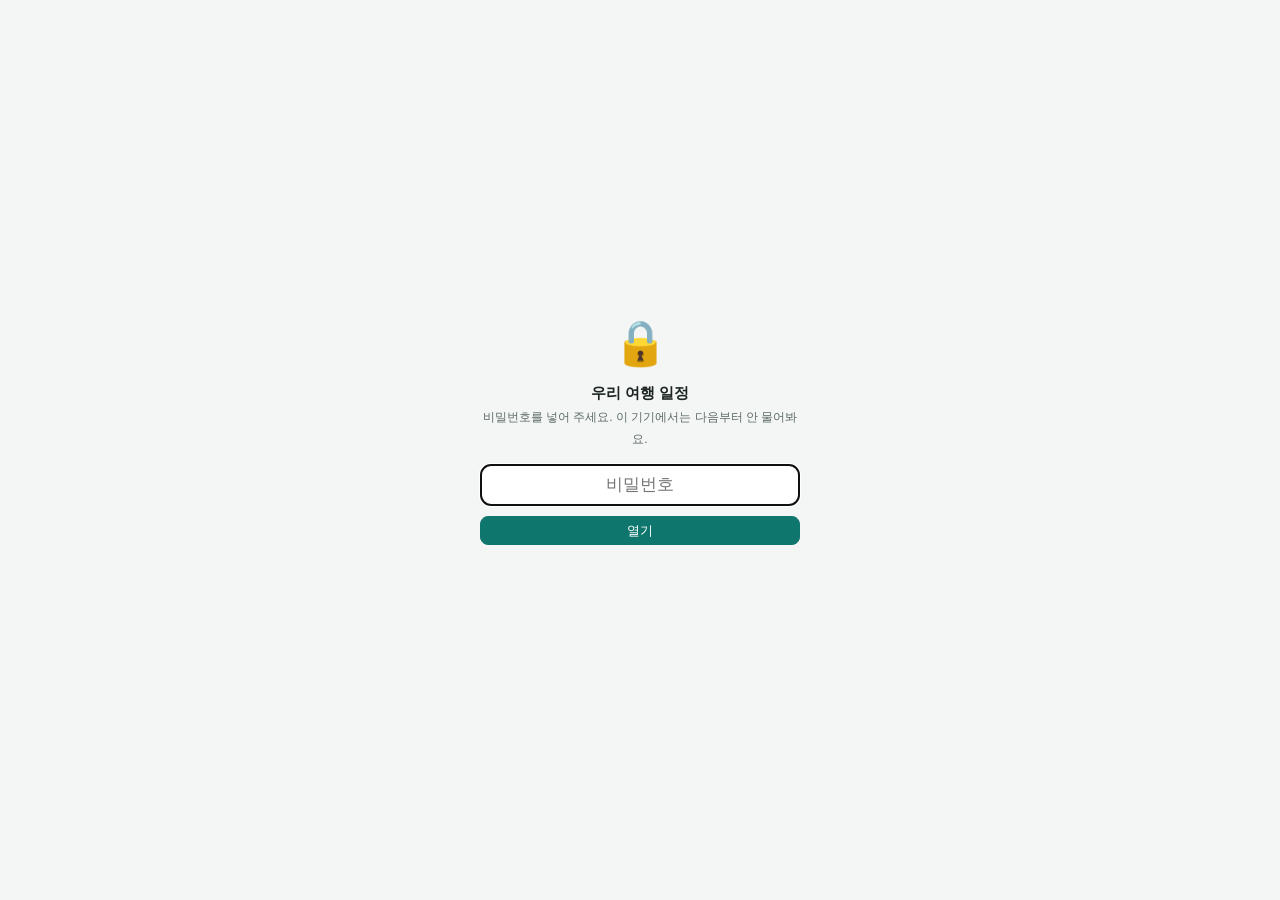
==== travel/index.html @ 25b7dcba "여행 전체 쇼핑리스트 탭 (어디서 사는지 + 나라·도시 쇼핑리스트 블로그 검색), 장소별 버튼 제거 Co-Authored-By: Claude Opus 5.5 <noreply@ant" ====
<!doctype html>
<html lang="ko">
<head>
<meta charset="utf-8">
<meta name="viewport" content="width=device-width, initial-scale=1, viewport-fit=cover">
<meta name="theme-color" content="#0f766e">
<title>여행 일정</title>
<style>
:root{
  --bg:#f4f6f5; --card:#fff; --ink:#1c2523; --sub:#5d6b67; --line:#dde4e1;
  --accent:#0f766e; --accent-soft:#ddf1ee; --memo:#fff8dc; --memo-line:#ecdca0; --danger:#b42318;
}
@media (prefers-color-scheme:dark){
  :root{--bg:#121816; --card:#1b2421; --ink:#e8efec; --sub:#9aaba5; --line:#2b3733;
    --accent:#4fd1c1; --accent-soft:#183a35; --memo:#2b2812; --memo-line:#4d4619; --danger:#f97066;}
}
*{box-sizing:border-box}
html{-webkit-text-size-adjust:100%}
body{margin:0;background:var(--bg);color:var(--ink);
  font:15px/1.5 -apple-system,BlinkMacSystemFont,"Apple SD Gothic Neo","Noto Sans KR","Segoe UI",sans-serif;
  padding-bottom:calc(76px + env(safe-area-inset-bottom))}
header{position:sticky;top:0;z-index:20;background:var(--accent);color:#fff;padding:env(safe-area-inset-top) 0 0}
.bar{margin:0;padding:10px 16px 0;display:flex;align-items:center;gap:8px}
.bar h1{font-size:17px;margin:0;flex:1}
.tabs{margin:0;display:flex;gap:6px;overflow-x:auto;overscroll-behavior-x:contain;padding:8px 16px 6px;scrollbar-width:thin;scrollbar-color:rgba(255,255,255,.55) transparent}
.tabs::-webkit-scrollbar{height:5px}
.tabs::-webkit-scrollbar-track{background:transparent}
.tabs::-webkit-scrollbar-thumb{background:rgba(255,255,255,.55);border-radius:999px}
.tabs::-webkit-scrollbar-thumb:hover{background:rgba(255,255,255,.85)}
.tab{flex:none;border:0;border-radius:999px;padding:6px 14px;background:rgba(255,255,255,.18);color:#fff;font:inherit;font-size:14px;cursor:pointer}
.tab.on{background:#fff;color:#0f766e;font-weight:700}
.hbtn{border:0;background:rgba(255,255,255,.18);color:#fff;border-radius:8px;padding:6px 10px;font:inherit;font-size:13px;cursor:pointer}
.hbtn.on{background:#fff;color:#0f766e;font-weight:700}
main{max-width:1100px;margin:0 auto;padding:16px}
h2{font-size:20px;margin:4px 0 12px}
.info{background:var(--card);border:1px solid var(--line);border-radius:12px;padding:4px 14px;margin-bottom:14px}
.info div{display:flex;gap:12px;padding:8px 0;border-bottom:1px solid var(--line);font-size:14px}
.info div:last-child{border:0}
.info b{flex:none;width:72px;color:var(--accent)}
.info span{flex:1}
.row{display:grid;grid-template-columns:minmax(0,1.5fr) minmax(0,1fr);gap:12px;margin-bottom:10px;align-items:start}
@media (max-width:760px){.row{grid-template-columns:1fr;gap:6px}}
.side{display:flex;flex-direction:column;gap:8px;min-width:0}
.card{background:var(--card);border:1px solid var(--line);border-radius:12px;padding:12px 14px}
.stop{border-left:5px solid var(--accent)}
.stop .t{font-size:13px;color:var(--accent);font-weight:700}
.stop .n{font-size:17px;font-weight:700;margin:2px 0}
.pl{text-decoration:none;margin-left:4px}
.chip{display:inline-block;background:var(--accent-soft);color:var(--accent);border-radius:999px;padding:1px 10px;font-size:12.5px;font-weight:600}
.leg{background:transparent;border:1px dashed var(--line);margin-left:14px}
.leg .lt{font-weight:700;font-size:14px;margin-bottom:8px;display:flex;gap:8px;align-items:baseline;flex-wrap:wrap}
.leg .lt small{color:var(--sub);font-weight:400}
.opt{display:block;width:100%;text-align:left;background:var(--card);border:1.5px solid var(--line);border-radius:10px;padding:9px 11px;margin-bottom:7px;font:inherit;color:inherit;cursor:pointer}
.opt.sel{border-color:var(--accent);background:var(--accent-soft)}
.opt .h{display:flex;gap:8px;align-items:center;flex-wrap:wrap}
.opt .nm{font-weight:700}
.opt .tm{margin-left:auto;font-weight:700;color:var(--accent);white-space:nowrap}
.opt .rt{font-size:13px;color:var(--sub);margin-top:3px}
.opt .nt{font-size:12.5px;margin-top:3px;color:var(--sub)}
.wxd{display:flex;flex-wrap:wrap;gap:6px;align-items:center;margin:-2px 0 10px}.wxc{font-size:12.5px;background:var(--card,#fff);border:1px solid var(--line);border-radius:999px;padding:2px 8px;white-space:nowrap}.wxc b{font-weight:600}.wxd .chipbtn{font-size:12px}
.wxs{display:inline-block;font-size:12px;color:var(--sub);margin-left:8px;white-space:nowrap}
.nowb{display:block;width:100%;text-align:left;border:0;border-radius:12px;padding:10px 12px;margin:0 0 10px;background:#dcfce7;color:#14532d;font:inherit;font-size:14.5px;line-height:1.45;cursor:pointer}
.nowb .sub{color:#166534;opacity:.85}.nowb.other{background:var(--accent-soft);color:var(--accent);font-weight:700}
.row.nowc .card{box-shadow:0 0 0 2.5px #22c55e;}.row.nowc .card::before{content:'지금';display:inline-block;background:#22c55e;color:#fff;font-size:11px;font-weight:700;border-radius:6px;padding:0 6px;margin-bottom:4px}
.row.past{opacity:.55}.tdot{color:#22c55e;font-size:10px;vertical-align:1px}
.ttot{background:var(--accent-soft);color:var(--text,inherit);border-radius:10px;padding:8px 12px;margin:-4px 0 10px;font-size:14.5px}.ttot b{color:var(--accent)}
.optw{position:relative}
.chs{margin-top:10px}.chh{font-size:12px;color:var(--sub);margin-bottom:5px}.chn{font-size:13px;color:var(--sub);margin-top:2px}
.whentag{display:inline-block;font-size:11px;font-weight:600;color:var(--sub);border:1px dashed var(--line);border-radius:6px;padding:0 6px;margin-left:6px;vertical-align:1px}
.opt.hasmap{padding-right:78px}
.optmap{position:absolute;right:10px;bottom:16px;font-size:12.5px;font-weight:700;color:var(--accent);background:var(--accent-soft);border-radius:999px;padding:2px 9px;text-decoration:none}
.radio{width:16px;height:16px;border-radius:50%;border:2px solid var(--line);flex:none}
.opt.sel .radio{border-color:var(--accent);background:radial-gradient(var(--accent) 45%,transparent 50%)}
.memo{background:var(--memo);border-color:var(--memo-line);padding:8px}
.memo label{font-size:12px;color:var(--sub);display:block;margin-bottom:2px}
.row>.memo{align-self:stretch}
textarea,input[type=text],input[type=number],select{width:100%;font:inherit;color:inherit;background:transparent;border:0;resize:vertical;outline:none}
.memo textarea{min-height:56px;height:calc(100% - 20px)}
.side .memo textarea{height:auto}
.edit input[type=text],.edit input[type=number],.edit textarea.f,.edit select{background:var(--bg);border:1px solid var(--line);border-radius:6px;padding:5px 7px;margin:2px 0}
.edit textarea.f{min-height:44px}
.g2{display:grid;grid-template-columns:1fr 1fr;gap:6px}
.tools{display:flex;gap:6px;flex-wrap:wrap;margin-top:8px}
.btn{border:1px solid var(--line);background:var(--card);color:var(--ink);border-radius:8px;padding:4px 10px;font:inherit;font-size:13px;cursor:pointer;text-decoration:none;display:inline-block}
.btn.del{color:var(--danger)}
.btn.pri{background:var(--accent);color:#fff;border-color:var(--accent)}
.check{background:var(--card);border:1px solid var(--line);border-radius:12px;padding:6px 14px;margin-top:20px}
.check h3{margin:8px 0;font-size:16px}
.ck{display:flex;gap:10px;align-items:flex-start;padding:8px 0;border-top:1px solid var(--line)}
.ck input[type=checkbox]{width:20px;height:20px;margin-top:2px;accent-color:var(--accent);flex:none}
.ck.done span{text-decoration:line-through;color:var(--sub)}
.ck span{flex:1}
.src{font-size:12px;color:var(--sub);margin-top:16px}
footer{position:fixed;left:0;right:0;bottom:0;background:var(--card);border-top:1px solid var(--line);padding:10px 16px calc(10px + env(safe-area-inset-bottom));z-index:15}
footer div{max-width:1100px;margin:0 auto;display:flex;justify-content:space-between;gap:10px;align-items:baseline}
footer small{color:var(--sub)}
footer b{font-size:17px;color:var(--accent)}
dialog{border:1px solid var(--line);border-radius:12px;background:var(--card);color:var(--ink);max-width:440px;width:calc(100% - 32px)}
dialog textarea{border:1px solid var(--line);border-radius:8px;min-height:100px;padding:8px}
dialog input[type=text]{border:1px solid var(--line);border-radius:8px;padding:8px}
/* maps */
.mapwrap{min-width:0}
.mapbox{height:250px;border-radius:12px;overflow:hidden;border:1px solid var(--line);background:var(--bg)}
.mapbox iframe{width:100%;height:100%;border:0}
.mapbox.empty{display:flex;align-items:center;justify-content:center;text-align:center;padding:14px;color:var(--sub);font-size:13px;height:auto;min-height:90px}
.mapcap{font-size:12.5px;color:var(--sub);margin:4px 2px 0}
.mapcap a{color:var(--accent);font-weight:600;text-decoration:none}
.chipbtn{border:1.5px solid var(--line);background:var(--card);color:var(--ink);border-radius:999px;padding:5px 12px;font:inherit;font-size:13.5px;cursor:pointer}
.chipbtn.on{background:var(--accent-soft);border-color:var(--accent);color:var(--accent);font-weight:700}
.chips{display:flex;gap:6px;flex-wrap:wrap;align-items:center;margin:0 0 12px}
.chips small{color:var(--sub)}
.pbox{margin:12px 0}
.pbox>*+*{margin-top:8px}
.pbox input[type=text]{border:1px solid var(--line);border-radius:8px;padding:8px}
.pcard{margin-bottom:8px}
.ph{display:flex;gap:10px;align-items:center}
.pin{width:34px;height:34px;border-radius:50%;display:flex;align-items:center;justify-content:center;flex:none;font-size:18px}
.sub{color:var(--sub);font-size:13px}
.pcard textarea{border:1px solid var(--memo-line);background:var(--memo);border-radius:8px;padding:6px 8px;margin-top:8px;min-height:44px}
.toast{position:fixed;left:50%;bottom:calc(90px + env(safe-area-inset-bottom));transform:translateX(-50%);background:#1c2523;color:#fff;padding:9px 16px;border-radius:999px;font-size:14px;z-index:50;max-width:90%}
gmp-place-autocomplete{width:100%}
.pkbar{height:10px;border-radius:99px;background:var(--line);overflow:hidden}
.pkbar div{height:100%;background:var(--accent);transition:width .25s}
.ck.done input[type=text]{text-decoration:line-through;color:var(--sub)}
.ck input[type=text]{padding:2px 0}
.cardtools{display:flex;gap:6px;flex-wrap:wrap;margin-top:8px}
.lt .btn{margin-left:auto}
.kind{display:inline-block;font-size:11.5px;font-weight:700;border:1px solid;border-radius:999px;padding:0 8px;margin-left:8px;vertical-align:1px}
.chips .btn{margin-left:auto}
/* 전체 요약 */
.sumwrap{overflow:auto;border:1px solid var(--line);border-radius:12px;background:var(--card);max-height:calc(100vh - 190px)}
table.sum{border-collapse:separate;border-spacing:0;font-size:12.5px;min-width:max-content}
table.sum th,table.sum td{border-right:1px solid var(--line);border-bottom:1px solid var(--line);padding:4px 6px;vertical-align:top;min-width:150px;max-width:190px}
table.sum thead th{position:sticky;top:0;z-index:3;background:var(--accent);color:#fff;text-align:center;cursor:pointer}
table.sum thead th.gor{background:#d97706}
table.sum thead tr:nth-child(2) th,table.sum thead tr:nth-child(2) td{position:sticky;top:44px;z-index:3;background:var(--memo);font-size:11.5px;font-weight:400}
table.sum th.hr{position:sticky;left:0;z-index:4;min-width:62px;max-width:62px;background:var(--bg);color:var(--sub);font-size:12px;text-align:center}
table.sum thead th.hr{z-index:5;background:var(--accent)}
table.sum tbody tr{height:46px}
table.sum td.blk{background:var(--accent-soft);cursor:pointer}
table.sum td.blk.fl{background:#dbeafe;color:#1e3a5f}
table.sum td.blk.fd{background:#fde7d6;color:#5b3412}
@media (prefers-color-scheme:dark){table.sum td.blk.fl{background:#1c3350;color:#cfe3ff}table.sum td.blk.fd{background:#4a3320;color:#ffe3cc}}
table.sum td.blk .tm{color:var(--sub);font-size:11px}
table.sum td.blk .lg{color:var(--accent);font-size:11.5px;margin-top:2px}
table.sum td.blk .ex{font-size:11.5px;margin-top:3px;border-top:1px dashed var(--line);padding-top:2px}
table.sum td.stay{cursor:pointer}
table.rt{border-collapse:collapse;width:100%;font-size:13px}
table.rt th{background:var(--accent-soft);color:var(--accent);text-align:left;padding:6px 8px;position:sticky;top:0}
table.rt td{padding:6px 8px;border-top:1px solid var(--line);vertical-align:top}
table.rt small{color:var(--sub)}
table.rt .ar{color:var(--accent);font-weight:700}
table.rt a{color:var(--accent);font-weight:600;text-decoration:none;white-space:nowrap}
#lock{position:fixed;inset:0;z-index:999;background:var(--bg,#f6f7f9);display:flex;align-items:center;justify-content:center;padding:20px}
#lock[hidden]{display:none}
.lockbox{width:100%;max-width:320px;text-align:center}
.lockbox input{width:100%;box-sizing:border-box;font-size:17px;padding:10px 12px;border:1px solid var(--line);border-radius:10px;text-align:center}
body.locked header,body.locked main{visibility:hidden}
</style>
</head>
<body>
<header>
  <div class="bar">
    <h1>✈️ 신혼여행 일정</h1>
    <button class="hbtn" id="syncBtn" title="설정 · 동기화">☁️</button>
    <button class="hbtn" id="editBtn">편집</button>
    <button class="hbtn" id="menuBtn">⋯</button>
  </div>
  <nav class="tabs" id="tabs"></nav>
</header>
<main id="app"></main>
<div id="lock" hidden><div class="lockbox">
  <div style="font-size:44px">🔒</div>
  <p style="margin:6px 0 14px"><b>우리 여행 일정</b><br><span class="src">비밀번호를 넣어 주세요. 이 기기에서는 다음부터 안 물어봐요.</span></p>
  <input type="password" id="lockpw" placeholder="비밀번호" autocomplete="current-password">
  <button class="btn pri" type="button" id="lockBtn" style="margin-top:10px;width:100%">열기</button>
  <p class="src" id="lockMsg" style="min-height:1.4em"></p>
</div></div>
<footer><div><small id="fl">교통비 합계 (2인)</small><b id="total"></b></div></footer>

<dialog id="dlg">
  <form method="dialog">
    <p style="margin-top:0"><b>☁️ GitHub 동기화</b></p>
    <input type="text" id="tok" placeholder="GitHub 토큰 (없으면 읽기 전용)" autocomplete="off">
    <p class="src" style="margin-top:6px">저장소 devsoominchae.github.io, Contents: Read and write 권한의 fine-grained 토큰. 이 기기 브라우저에만 저장돼요.</p>
    <div class="tools"><button class="btn pri" type="button" id="tokBtn">저장 · 지금 동기화</button></div>
    <hr style="border:0;border-top:1px solid var(--line);margin:14px 0">
    <p><b>🔒 비밀번호 잠금</b></p>
    <p class="src" style="margin-top:0">일정은 비밀번호로 암호화돼서 저장돼요. 바꾸면 다른 기기에서도 새 비밀번호를 다시 넣어야 해요 (토큰 필요).</p>
    <div class="tools"><button class="btn" type="button" id="pwBtn">비밀번호 바꾸기</button><button class="btn del" type="button" id="lockNowBtn">이 기기 잠그기</button></div>
    <hr style="border:0;border-top:1px solid var(--line);margin:14px 0">
    <p><b>백업 / 복구 / 초기화</b></p>
    <textarea id="json" spellcheck="false"></textarea>
    <div class="tools">
      <button class="btn" type="button" id="copyBtn">복사</button>
      <button class="btn pri" type="button" id="loadBtn">불러오기</button>
      <button class="btn del" type="button" id="resetBtn">다시 받기</button>
      <button class="btn" value="close">닫기</button>
    </div>
  </form>
</dialog>

<script>
const KEY='travel-plan-v1';
/* 일정 데이터는 페이지에 넣지 않아요 (공개 페이지라서). 비밀번호로 잠긴 travel.json 을 받아서 풀어요 */
const DEFAULT={days:[{id:'d0',tab:'🔒',title:'🔒 잠겨 있어요',info:[],items:[],check:[],src:''}],places:[]};
const DEFAULT_PACK=[
 ['필수 서류','여권 (유효기간 6개월 이상)'],['필수 서류','호주 ETA 승인 확인 (두 사람)'],['필수 서류','뉴질랜드 NZeTA / NZTD 입국신고'],['필수 서류','항공권 · 숙소 예약 확인서'],['필수 서류','여행자보험 증권'],['필수 서류','국제운전면허증 + 한국 면허증 (렌터카 시)'],
 ['결제 · 돈','해외결제 카드 (각자 1장)'],['결제 · 돈','현금 (AUD · NZD 소액)'],
 ['전자기기','eSIM · 로밍 설정'],['전자기기','휴대폰 충전기'],['전자기기','보조배터리 (기내 휴대)'],['전자기기','멀티 어댑터 (호주·뉴질랜드 Type I)'],['전자기기','이어폰'],
 ['의류 · 생활','우산 · 우비'],['의류 · 생활','선글라스 · 선크림'],['의류 · 생활','편한 신발'],['의류 · 생활','겉옷 (일교차)'],['의류 · 생활','세면도구'],['의류 · 생활','상비약'],
 ['기타','입국카드 작성용 볼펜'],['기타','지퍼백 · 비닐봉지']
].map(([cat,text])=>({cat,text,done:false}));
/* 기존 데이터에 지도 검색어(loc)·이동수단(mode)을 채워 주는 마이그레이션 */
const LOCS={};
function guessMode(n){
  if(/SkyBus|기차|트램|버스|901/.test(n))return'transit';
  if(/우버|택시|셔틀|Transfer|직행/.test(n))return'driving';
  if(/도보/.test(n))return'walking';
  return'transit';
}
/* 장소 종류 */
const KINDS=[['sight','📸 명소','#7c3aed'],['nature','🏞 자연·산책','#15803d'],['activity','🎟 체험·전망','#0369a1'],['restaurant','🍽 식당','#c2410c'],['cafe','☕ 카페','#92400e'],['market','🛍 시장·쇼핑','#be185d'],['hotel','🏨 숙소','#475569'],['airport','✈️ 공항·비행','#1d4ed8'],['station','🚉 역·정류장','#0f766e'],['tour','🚌 투어','#a16207'],['car','🚗 렌터카','#4d7c0f'],['etc','📌 기타','#64748b']];
const KMAP=Object.fromEntries(KINDS.map(([k,l,c])=>[k,{l,c}]));
function guessKind(it){
  const n=it.name||'', s=n+' '+(it.loc||'');
  if(/렌터카/.test(n))return'car';
  if(/[A-Z]{3}\s*→\s*[A-Z]{3}|입국|출국|공항 체크인|국내선 체크인|T1 체크인|체크인 · 출국/.test(n))return'airport';
  if(/투어|픽업|코치|미팅 장소|해산/.test(n))return'tour';
  if(/카페|Caf[eé]|Bagel|Pantry/i.test(n))return'cafe';
  if(/Market(s)?\b|시장|Arcade/.test(n)&&!/저녁 고르면/.test(n))return'market';
  if(/Gondola|Onsen|Skydeck|Tower Eye|Scenic World|Zoo|크루즈|건너기/i.test(n))return'activity';
  if(/저녁|점심|브런치|야식|아침|Dinner|Lunch|Restaurant|Noodles|Burger|Dining|Grill|Kitchen|Eatery|Bar\b/i.test(n))return'restaurant';
  if(/역 도착|역\b|Station(?! Pier)|하차|정류장/.test(n))return'station';
  if(/호텔|체크인|체크아웃|짐 맡기기|짐 찾기|기상/.test(n)||/Hotel|Hotels|Resort|Suites|Lodge|Inn\b|Motel/i.test(s)&&!/Track|Point|Lookout/.test(n))return'hotel';
  if(/Museum|Library|Chair|Cathedral|Church|Opera|Quay|Harbour|Wharf|Street|University|Shrine|Tunnel|Lighthouse|Bridge|Town|자유 시간/i.test(n))return'sight';
  if(/Track|Walk|Lake|Lookout|Beach|Falls|Park|Gardens?|Valley|Creek|Pass\b|Tree|Point|Head|Gorge|Steps|Apostles|London Bridge|Rock|Grotto|Arch|Archway|코알라|Reserve|전망대|호숫가/i.test(n))return'nature';
  return'etc';
}
/* 장소 선택지(choices): 식당처럼 여러 후보 중 고르는 장소. 고른 후보가 이름·지도·앞뒤 경로를 결정.
   when:{c:선택지 장소 cid, k:[후보 key...]} 인 일정은 그 후보를 골랐을 때만 보임. 후보에 away:true 면 그 자리는 경로에서 건너뜀 */
const selOpt=l=>l&&l.type==='leg'?(l.options[l.sel]||l.options[0]):null;
const chosen=it=>it&&it.choices&&it.choices.length?(it.choices[it.csel||0]||it.choices[0]):null;
function choiceKey(d,cid){return (chosen(d.items.find(x=>x.cid===cid))||{}).key}
const hidden=(d,it)=>!!(it.when&&!(it.when.k||[]).includes(choiceKey(d,it.when.c)));
const away=it=>!!(chosen(it)||{}).away;
const sName=it=>{const c=chosen(it);return c?`${it.name} · ${c.name}`:it.name};
const routable=(d,it)=>it.type==='stop'&&!hidden(d,it)&&!away(it);
function sLoc(d,k){const it=d.items[k],c=chosen(it);
  if(c&&c.loc)return{q:c.loc};
  return it.ll||it.loc?{q:it.loc,ll:it.ll}:null}
const qStr=x=>x?(x.ll?x.ll.lat+','+x.ll.lng:x.q):'';
const mapsQ=q=>`https://www.google.com/maps/search/?api=1&query=${enc(q)}`;
/* 네이버 블로그 검색: 영어(장소명) + 한글(kq) 두 가지 */
const naverQ=q=>`https://m.search.naver.com/search.naver?ssc=tab.m_blog.all&sm=mtb_jum&query=${enc(q)}`;
const blogQs=it=>{const ch=chosen(it);const en=((ch&&ch.name)||it.eq||(it.loc||'').split(',')[0]||it.name||'').replace(/\s*\(.*?\)\s*/g,' ').trim();
  const ko=((ch&&ch.kq)||it.kq||'').trim();return {en,ko}};
/* 식당을 아직 안 정한 식사 칸(점심·저녁 (지역) / 자유식사): 지역 이름 + '맛집'으로 검색 */
const MEAL_RE=/^(아침|점심|저녁|브런치|야식)(\s*\(.*\))?$|자유\s*(식사|시간)/;
const isMealSlot=it=>it.kind==='restaurant'&&!chosen(it)&&MEAL_RE.test((it.name||'').trim());
const matjip=t=>{t=(t||'').replace(/\b(restaurants?|food|eats?)\b/gi,'').replace(/맛집/g,'').replace(/\s+/g,' ').trim();return t?t+' 맛집':''};
const blogBtns=it=>{let {en,ko}=blogQs(it);
  if(isMealSlot(it)){const area=(/\((.+?)\)/.exec(it.name)||[])[1];
    en=matjip(it.eq||(it.loc||'').split(',')[0]||area);ko=matjip(it.kq||'')}
  if(!en&&!ko)return'';
  /* 네이버 OR 검색: 영어 이름 | 한글 이름 */
  const q=en&&ko&&ko!==en?`${en} | ${ko}`:(ko||en);
  return `<a class="btn" target="_blank" rel="noopener" href="${esc(naverQ(q))}">📝 네이버 블로그</a>`};
const mapsURL=(it,d,k)=>mapsQ(d?qStr(sLoc(d,k)):(it.ll?it.ll.lat+','+it.ll.lng:it.loc));
function kindChip(it){const k=KMAP[it.kind||'etc']||KMAP.etc;return `<span class="kind" style="color:${k.c};border-color:${k.c}55;background:${k.c}14">${k.l}</span>`}
function dayRouteURL(d){
  const pts=[];d.items.forEach((it,k)=>{if(!routable(d,it))return;const q=qStr(sLoc(d,k));if(q&&pts[pts.length-1]!==q)pts.push(q)});
  if(pts.length<2)return'';
  let mid=pts.slice(1,-1);if(mid.length>9){const step=mid.length/9;mid=Array.from({length:9},(_,i)=>mid[Math.floor(i*step)])}
  return `https://www.google.com/maps/dir/?api=1&origin=${enc(pts[0])}&destination=${enc(pts[pts.length-1])}`+(mid.length?`&waypoints=${enc(mid.join('|'))}`:'');
}
function migrate(o){
  if(!o.pack)o.pack=DEFAULT_PACK.map(x=>({...x}));
  if(!o.shop)o.shop=[];
  o.days.forEach(d=>d.items.forEach(it=>{
    if(it.type==='stop'&&it.loc===undefined){const k=Object.keys(LOCS).find(k=>it.name.includes(k));it.loc=k?LOCS[k]:''}
    if(it.type==='stop'&&!it.kind)it.kind=guessKind(it);
    if(it.type==='leg')it.options.forEach(op=>{if(!op.mode)op.mode=guessMode(op.name)});
  }));
  return o;
}

let S, cur=0, editing=false, view='day', editIdx=null, pkTodo=false, kindF='';
const $=s=>document.querySelector(s);
const clone=o=>JSON.parse(JSON.stringify(o));
const enc=encodeURIComponent;
const esc=s=>String(s??'').replace(/[&<>"]/g,c=>({'&':'&amp;','<':'&lt;','>':'&gt;','"':'&quot;'}[c]));
function load(){try{const r=localStorage.getItem(KEY);if(r)return JSON.parse(r)}catch(e){}return clone(DEFAULT)}
function persist(){try{localStorage.setItem(KEY,JSON.stringify(S))}catch(e){}}
function save(){S.updatedAt=Date.now();persist();dirty=true;schedulePush()}
S=migrate(load()); try{cur=Math.min(+localStorage.getItem(KEY+'-cur')||0,S.days.length-1)}catch(e){}
function toast(m){const t=document.createElement('div');t.className='toast';t.textContent=m;document.body.appendChild(t);setTimeout(()=>t.remove(),2200)}

const curSym=()=>(S&&S.days[cur]&&S.days[cur].cur)||'A$';
const fmtN=n=>(Math.round(n*100)/100).toString().replace(/\.(\d)$/,'.$10');
const fmt=n=>curSym()+fmtN(n);
function costText(o){
  const a=+o.min||0,b=+o.max||0;
  if(!a&&!b)return '무료';
  return a===b?fmt(a):fmt(a)+'~'+fmtN(b);
}
function totals(d){
  let a=0,b=0;
  d.items.forEach(i=>{if(i.type==='leg'&&!hidden(d,i)&&i.options[i.sel]){a+=+i.options[i.sel].min||0;b+=+i.options[i.sel].max||0}});
  return [a,b];
}
function updTotal(){
  if(view==='sum'){let a=0,b=0;S.days.forEach(d=>{if((d.cur||'A$')==='A$'){const t=totals(d);a+=t[0];b+=t[1]}});$('#total').textContent='A$'+fmtN(a)+(b!==a?' ~ '+fmtN(b):'');$('#fl').textContent='전체 선택 옵션 교통비 합계 (A$ 구간, 2인)';return}
  if(view==='pack'){$('#total').textContent=S.pack.filter(x=>x.done).length+' / '+S.pack.length;$('#fl').textContent='준비물 챙김';return}
  if(view==='shop'){$('#total').textContent=S.shop.filter(x=>x.done).length+' / '+S.shop.length;$('#fl').textContent='쇼핑리스트 산 것';return}
  const [a,b]=totals(S.days[cur]);
  $('#total').textContent=a===b?fmt(a):fmt(a)+' ~ '+fmtN(b);
  $('#fl').textContent=S.days[cur].tab+' 선택 옵션 교통비 (2인'+(curSym()!=='A$'?', '+curSym():'')+')';
}

/* ================= 지도 링크 (API 키 없이 구글 지도 길찾기 링크·임베드만 사용) ================= */
const DIRFLG={driving:'d',walking:'w',transit:'r'};
const ptStr=x=>x.ll?`${x.ll.lat},${x.ll.lng}`:x.q;
const curMode=l=>(l.options[l.sel]&&l.options[l.sel].mode)||'transit';

function ends(d,i){
  const leg=d.items[i];let a=null,b=null;
  for(let k=i-1;k>=0;k--)if(routable(d,d.items[k])){a=k;break}
  for(let k=i+1;k<d.items.length;k++)if(routable(d,d.items[k])){b=k;break}
  const o=selOpt(leg);
  const from=leg.from?{q:leg.from}:(a!==null?sLoc(d,a):null);
  const to=o&&o.place?{q:o.place}:leg.to?{q:leg.to}:(b!==null?sLoc(d,b):null);
  return from&&to?{from,to}:null;
}
/* 이동 출발 시각: 그 날짜(탭의 M/D) + 이동의 출발 시간 → 대중교통 길찾기를 '지금'이 아니라 실제 출발 시각 기준으로 */
function legWhen(d,leg){
  const t=/(\d{1,2}):(\d{2})/.exec((leg&&leg.depart)||''),md=/(\d{1,2})\/(\d{1,2})/.exec(d.tab||d.title||'');
  if(!t||!md)return null;
  return {y:d.year||new Date().getFullYear(),mo:+md[1],da:+md[2],h:+t[1],mi:+t[2]};
}
const p2=n=>String(n).padStart(2,'0');
/* 구글 지도 data 파라미터: !6e0 = 출발 시각 기준, !8j = 현지 시각(UTC로 적은 초), !3e3 = 대중교통 */
const dirLink=(e,m,w)=>{
  if(m==='transit'&&w){const ts=Date.UTC(w.y,w.mo-1,w.da,w.h,w.mi)/1000;
    return `https://www.google.com/maps/dir/${enc(ptStr(e.from))}/${enc(ptStr(e.to))}/data=!4m6!4m5!2m3!6e0!7e2!8j${ts}!3e3`}
  return `https://www.google.com/maps/dir/?api=1&origin=${enc(ptStr(e.from))}&destination=${enc(ptStr(e.to))}&travelmode=${m}`};
const embedURL=(e,m,w)=>`https://maps.google.com/maps?saddr=${enc(ptStr(e.from))}&daddr=${enc(ptStr(e.to))}&dirflg=${DIRFLG[m]}`+
  (m==='transit'&&w?`&ttype=dep&date=${p2(w.mo)}/${p2(w.da)}/${String(w.y).slice(2)}&time=${p2(w.h)}:${p2(w.mi)}`:'')+`&hl=ko&output=embed`;

const mapCache=new Map(), routeCache=new Map();
function makeEntry(){
  const el=document.createElement('div');el.className='mapwrap';
  el.innerHTML='<div class="mapbox"></div><div class="mapcap"></div>';
  const ent={el,box:el.firstChild,cap:el.lastChild,map:null,lines:[],pins:[],places:[],vis:false,busy:false,again:false,sig:'',failSig:'',info:'',iw:null};
  ent.io=new IntersectionObserver(es=>{if(es.some(x=>x.isIntersecting)){ent.vis=true;refreshEntry(ent)}},{rootMargin:'300px'});
  ent.io.observe(el);
  return ent;
}
function renderCap(ent){
  ent.cap.innerHTML=(ent.info?esc(ent.info)+' · ':'')+`<a href="${esc(ent.link)}" target="_blank" rel="noopener">구글 지도 앱에서 열기 ↗</a>`;
}
function showEntry(ent,e,mode,w){
  ent.e=e;ent.mode=mode;ent.w=w||null;ent.link=dirLink(e,mode,ent.w);renderCap(ent);
  if(ent.vis)refreshEntry(ent);
}
function fallback(ent,msg){
  const src=embedURL(ent.e,ent.mode,ent.w);
  ent.failSig=ent.sig;ent.map=null;ent.lines=[];ent.pins=[];ent.places=[];
  if(!ent.box.querySelector('iframe[src="'+src+'"]'))ent.box.innerHTML=`<iframe loading="lazy" referrerpolicy="no-referrer-when-downgrade" src="${esc(src)}"></iframe>`;
  ent.info=msg?'⚠️ '+msg:'';renderCap(ent);
}
function refreshEntry(ent){
  const sig=`${ptStr(ent.e.from)}>${ptStr(ent.e.to)}>${ent.mode}>${ent.w?JSON.stringify(ent.w):''}`;
  if(ent.sig===sig&&ent.box.querySelector('iframe'))return;
  ent.sig=sig;fallback(ent,'');
}
function attachMaps(){
  const d=S.days[cur];
  document.querySelectorAll('[data-slot]').forEach(slot=>{
    const i=+slot.dataset.i,key=slot.dataset.k;
    let ent=mapCache.get(key);
    if(!ent){ent=makeEntry();mapCache.set(key,ent)}
    slot.appendChild(ent.el);
    const e=ends(d,i);if(e)showEntry(ent,e,curMode(d.items[i]),legWhen(d,d.items[i]));
  });
}

/* ================= 준비물 ================= */
function renderPack(){
  const items=S.pack,total=items.length,done=items.filter(x=>x.done).length;
  const cats=[...new Set(items.map(x=>x.cat))];
  let h=`<h2>🧳 준비물</h2><div class="card"><div class="pkbar"><div style="width:${total?Math.round(done/total*100):0}%"></div></div>
    <div class="sub" style="margin-top:6px">${done} / ${total} 챙김</div>
    <div class="chips" style="margin:8px 0 0"><button class="chipbtn ${pkTodo?'on':''}" data-pkfilter>남은 것만 보기</button><button class="btn" data-pkclear>모두 체크 해제</button></div></div>
    <div class="card pbox"><div class="g2"><input type="text" id="pkcat" list="pkcats" placeholder="분류 (예: 전자기기)"><input type="text" id="pktext" placeholder="준비물 이름"></div>
    <datalist id="pkcats">${cats.map(c=>`<option value="${esc(c)}">`).join('')}</datalist>
    <div class="tools" style="margin-top:0"><button class="btn pri" data-pkadd>＋ 추가</button></div></div>`;
  cats.forEach(c=>{
    const all=items.filter(x=>x.cat===c);
    const g=items.map((x,i)=>({x,i})).filter(o=>o.x.cat===c&&(!pkTodo||!o.x.done));
    if(!g.length)return;
    h+=`<div class="check" style="margin-top:12px"><h3>${esc(c)} <small class="sub">${all.filter(x=>x.done).length}/${all.length}</small></h3>`+
      g.map(({x,i})=>`<div class="ck ${x.done?'done':''}"><input type="checkbox" data-pk="${i}" ${x.done?'checked':''}>
        <input type="text" data-root="s" data-p="pack.${i}.text" value="${esc(x.text)}"><button class="btn del" data-pkdel="${i}">✕</button></div>`).join('')+`</div>`;
  });
  if(!items.length)h+=`<p class="sub">준비물을 추가해 보세요.</p>`;
  return h;
}

/* ================= 쇼핑리스트 (여행 전체) ================= */
/* 여행에 나오는 나라·도시 (날씨 지역 기준): 나라 쇼핑리스트 | 도시 쇼핑리스트 블로그 검색 */
function tripPlaces(){const m=new Map();
  S.days.forEach(d=>(d.wx||[]).forEach(w=>{const c=w.lon>=160?'뉴질랜드':'호주';if(!m.has(c))m.set(c,new Set());const n=(w.n||'').trim();if(n&&n!==c)m.get(c).add(n)}));
  return m}
function renderShop(){
  const items=S.shop,total=items.length,done=items.filter(x=>x.done).length;
  let h=`<h2>🎁 쇼핑리스트</h2><div class="card"><div class="pkbar"><div style="width:${total?Math.round(done/total*100):0}%"></div></div>
    <div class="sub" style="margin-top:6px">${done} / ${total} 삼</div>
    <div class="chips" style="margin:8px 0 0">`;
  tripPlaces().forEach((cities,c)=>{
    const q=[`${c} 쇼핑리스트`,...[...cities].map(n=>`${n} 쇼핑리스트`)].join(' | ');
    h+=`<a class="btn" target="_blank" rel="noopener" href="${esc(naverQ(q))}">📝 ${esc(c)} 쇼핑리스트 블로그</a>`});
  h+=`</div></div>
    <div class="card pbox"><div class="g2"><input type="text" id="shtext" placeholder="살 것 (예: 마누카꿀)"><input type="text" id="shwhere" placeholder="어디서 (예: Chemist Warehouse)"></div>
    <div class="tools" style="margin-top:0"><button class="btn pri" data-shadd>＋ 추가</button></div></div><div class="check" style="margin-top:12px">`;
  h+=items.map((x,i)=>`<div class="ck ${x.done?'done':''}" style="flex-wrap:wrap"><input type="checkbox" data-sh="${i}" ${x.done?'checked':''}>
      <input type="text" data-root="s" data-p="shop.${i}.text" value="${esc(x.text)}" style="flex:1 1 40%"><button class="btn del" data-shdel="${i}">✕</button>
      <div style="flex-basis:100%;display:flex;gap:6px;align-items:center;padding-left:26px"><small>📍</small><input type="text" data-root="s" data-p="shop.${i}.where" value="${esc(x.where||'')}" placeholder="어디서 살 수 있나" style="flex:1;font-size:.85em">
      ${x.kq?`<a class="btn" target="_blank" rel="noopener" href="${esc(naverQ(x.kq))}">📝</a>`:''}</div></div>`).join('');
  h+=`</div>`;
  if(!items.length)h+=`<p class="sub">살 것을 추가해 보세요.</p>`;
  return h;
}

/* ================= 렌더링 ================= */
function renderTabs(){
  const tb=$('#tabs'),keep=tb.scrollLeft;
  tb.innerHTML=`<button class="tab ${view==='sum'?'on':''}" data-view="sum">📋 전체</button>`+S.days.map((d,i)=>`<button class="tab ${view==='day'&&i===cur?'on':''}" data-tab="${i}">${sameDay(dayDate(d),new Date())?'<span class="tdot">●</span> ':''}${esc(d.tab)}</button>`).join('')+
    `<button class="tab ${view==='pack'?'on':''}" data-view="pack">🧳 준비물</button><button class="tab ${view==='shop'?'on':''}" data-view="shop">🎁 쇼핑</button><button class="tab" data-addday>＋ 날짜</button>`;

  tb.scrollLeft=keep;
  const on=tb.querySelector('.tab.on');
  if(on){const l=on.offsetLeft-tb.offsetLeft,r=l+on.offsetWidth;if(l<tb.scrollLeft+16)tb.scrollLeft=l-16;else if(r>tb.scrollLeft+tb.clientWidth-16)tb.scrollLeft=r-tb.clientWidth+16}
}
$('#tabs').addEventListener('wheel',e=>{if(Math.abs(e.deltaY)>Math.abs(e.deltaX)){e.currentTarget.scrollLeft+=e.deltaY;e.preventDefault()}},{passive:false});
function ctrl(i,n,extra=''){
  return `<div class="tools"><button class="btn" data-mv="${i},-1" ${i===0?'disabled':''}>↑</button>
  <button class="btn" data-mv="${i},1" ${i===n-1?'disabled':''}>↓</button>
  <button class="btn" data-addstop="${i}">＋장소</button><button class="btn" data-addleg="${i}">＋이동</button>
  <button class="btn del" data-delitem="${i}">삭제</button>${extra}</div>`;
}
const MODES=[['transit','🚆 대중교통'],['driving','🚗 차량(택시·우버·셔틀)'],['walking','🚶 도보']];
function memo(p,v){return `<div class="card memo"><label>📝 메모</label><textarea data-p="${p}.memo" placeholder="여기에 메모…">${esc(v)}</textarea></div>`}
/* 새 이동은 도보·대중교통·우버 3가지로 자동 생성. 새 장소를 넣으면 앞뒤 이동도 새로 만들어요 */
const defOpts=()=>[['도보','walking'],['대중교통','transit'],['우버','driving']].map(([name,mode])=>({name,route:'',dur:'',min:0,max:0,note:'',mode}));
const newLeg=()=>({type:'leg',title:'새 이동',depart:'',memo:'',sel:0,options:defOpts()});
function resetLeg(l){l.options=defOpts();l.sel=0;delete l.from;delete l.to}
function fixAround(d,k){
  const pv=d.items[k-1];
  if(pv&&pv.type==='stop'){d.items.splice(k,0,newLeg());k++}
  else if(pv&&pv.type==='leg')resetLeg(pv);
  const nx=d.items[k+1];
  if(nx&&nx.type==='stop')d.items.splice(k+1,0,newLeg());
  else if(nx&&nx.type==='leg')resetLeg(nx);
  return k;
}
/* 이동 제목은 번호 대신 앞·뒤 장소 이름으로 자동 표시 */
const shortN=it=>{const c=chosen(it);return String(c?c.name:(it.name||'')).replace(/\s*[（(][^)）]*[)）]/g,'').trim()};
function legLabel(d,i){
  let a=null,b=null;
  for(let k=i-1;k>=0;k--)if(routable(d,d.items[k])){a=k;break}
  for(let k=i+1;k<d.items.length;k++)if(routable(d,d.items[k])){b=k;break}
  return (a!==null?shortN(d.items[a]):'?')+' → '+(b!==null?shortN(d.items[b]):'?');
}
function appendStop(d,stop){
  d.items.push(stop);
  fixAround(d,d.items.length-1);
}

/* ================= 전체 요약 (시간표 + 이동 동선) ================= */
const tmins=t=>[...String(t||'').replace(/\d+\/\d+\s+/,'').matchAll(/(\d{1,2}):(\d{2})/g)].map(m=>+m[1]*60+ +m[2]);
const WDK='일월화수목금토';
/* ---- 오늘 · 지금 일정 표시 ---- */
const sameDay=(a,b)=>a&&b&&a.getFullYear()===b.getFullYear()&&a.getMonth()===b.getMonth()&&a.getDate()===b.getDate();
const todayIdx=()=>S.days.findIndex(d=>sameDay(dayDate(d),new Date()));
function stopRange(d,it){
  let t=String(it.time||'');const pm=/^(\d+)\/(\d+)\s+/.exec(t);
  if(pm){const dd=dayDate(d);if(dd&&(+pm[1]!==dd.getMonth()+1||+pm[2]!==dd.getDate()))return null;t=t.slice(pm[0].length)}
  const ts=[...t.matchAll(/(\d{1,2}):(\d{2})/g)].map(m=>+m[1]*60+ +m[2]);if(!ts.length)return null;
  let s=ts[0],e=ts.length>1?ts[1]:null;if(e!==null&&e<s)e+=1440;
  if(e===null){const m=durMin(it.stay);e=s+(m||0)}
  return{s,e}}
/* 기기 시계 시간대가 안 바뀌어도 각 장소의 현지 시각으로 비교 (날씨 지역 경도로 시간대 판단) */
const tzOfLon=lon=>lon==null?null:(lon>=160?'Pacific/Auckland':'Australia/Sydney');
function nowMinTZ(tz){const now=new Date();if(!tz)return now.getHours()*60+now.getMinutes();
  try{const p=new Intl.DateTimeFormat('en-GB',{timeZone:tz,hour:'2-digit',minute:'2-digit',hour12:false}).formatToParts(now);
    const g=t=>+p.find(x=>x.type===t).value;return (g('hour')%24)*60+g('minute')}catch(e){return now.getHours()*60+now.getMinutes()}}
function nowState(d){
  const st=[];let ptz=null;d.items.forEach((it,i)=>{if(it.type!=='stop'||hidden(d,it))return;
    const w=(d.wx||[])[it.wr];const tz=(w&&it.wr>=0)?tzOfLon(w.lon):ptz;if(tz)ptz=tz;
    const r=stopRange(d,it);if(r)st.push({i,it,...r,N:nowMinTZ(tz)})});
  if(!st.length)return null;
  for(let k=0;k<st.length;k++){const a=st[k],N=a.N;
    if(N>=a.s&&N<Math.max(a.e,a.s+1))return{N,cur:a.i,kind:'stop',a,next:st[k+1]};
    const b=st[k+1];if(b&&N>=a.e&&b.N<b.s){const leg=d.items.slice(a.i+1,b.i).findIndex(x=>x.type==='leg'&&!hidden(d,x));return{N:b.N,cur:leg>=0?a.i+1+leg:a.i,kind:'move',a,next:b}}}
  if(st[0].N<st[0].s)return{N:st[0].N,cur:null,kind:'before',next:st[0]};
  return{N:st[st.length-1].N,cur:null,kind:'done'}}
const hhmm=N=>String(Math.floor(N/60)%24).padStart(2,'0')+':'+String(N%60).padStart(2,'0');
function applyNow(){
  const bar=document.getElementById('nowbar');if(!bar||view!=='day')return;
  const d=S.days[cur];document.querySelectorAll('.row.nowc,.row.past').forEach(r=>r.classList.remove('nowc','past'));
  if(!sameDay(dayDate(d),new Date())){const t=todayIdx();bar.innerHTML=t>=0?`<button class="nowb other" data-tab="${t}">📍 오늘 일정 보기 (${esc(S.days[t].tab)})</button>`:'';return}
  const x=nowState(d);if(!x){bar.innerHTML='';return}
  const nm=it=>esc(sName(it));let msg='';
  if(x.kind==='stop')msg=`<b>지금</b> ${nm(x.a.it)} <span class="sub">${hhmm(x.a.s)}~${hhmm(x.a.e)}</span>`+(x.next?`<br><span class="sub">다음 ${hhmm(x.next.s)} · ${nm(x.next.it)}</span>`:'');
  else if(x.kind==='move'){const l=d.items[x.cur],o=l&&l.type==='leg'?selOpt(l):null;msg=`<b>이동 중</b> → ${nm(x.next.it)} <span class="sub">${hhmm(x.next.s)} 도착 예정</span>`+(o?`<br><span class="sub">${esc(o.name)}${o.dur?' · '+esc(o.dur):''}</span>`:'')}
  else if(x.kind==='before')msg=`<b>오늘 첫 일정</b> ${hhmm(x.next.s)} · ${nm(x.next.it)}`;
  else msg=`<b>오늘 일정 끝</b> · 푹 쉬어요 🌙`;
  bar.innerHTML=`<button class="nowb" ${x.cur!==null?`data-gonow="${x.cur}"`:''}>🟢 <span class="sub">${hhmm(x.N)}</span> ${msg}</button>`;
  document.querySelectorAll('#app .row[data-ri]').forEach(r=>{const i=+r.dataset.ri;
    if(x.cur!==null&&i===x.cur)r.classList.add('nowc');
    else if(x.kind==='done'||(x.cur!==null&&i<x.cur))r.classList.add('past')});
}
function gotoToday(){const t=todayIdx();if(t>=0){cur=t;view='day'}return t>=0}
setInterval(()=>{if(!document.hidden&&!locked&&!editing)applyNow()},60000);
function dayDate(d){const m=/(\d+)\/(\d+)/.exec(d.tab);return m?new Date(2026,+m[1]-1,+m[2]):null}
/* 시간 칸(09:30~10:00)과 머무는 시간(30분)을 서로 연동. 한쪽을 고치면 다른 쪽이 따라 바뀜.
   '~'로 끝나는 범위나 시작 시각만 있는 경우에만 (비행 '→'·'약'이 붙은 대략 시간·범위 '30~45분'은 건드리지 않음) */
const hmMin=t=>{const m=/(\d{1,2}):(\d{2})/.exec(t);return m?+m[1]*60+ +m[2]:null};
const fmtHM=m=>String(Math.floor(m/60)%24).padStart(2,'0')+':'+String(m%60).padStart(2,'0');
function stayMin(t){
  t=String(t||'');if(/[~-]/.test(t))return null;
  const h=/(\d+)\s*시간/.exec(t),m=/(\d+)\s*분/.exec(t);
  return h||m?(h?+h[1]*60:0)+(m?+m[1]:0):null;
}
const stayText=m=>m<60?`${m}분`:`${Math.floor(m/60)}시간${m%60?' '+(m%60)+'분':''}`;
function linkTimeStay(it,field,idx){
  if(!it||it.type!=='stop')return;
  const tm=/^\s*(\d{1,2}:\d{2})\s*(?:~\s*(\d{1,2}:\d{2})?)?\s*$/.exec(String(it.time||''));
  const setDom=(k,v)=>{const el=document.querySelector(`[data-p="items.${idx}.${k}"]`);if(el)el.value=v};
  if(field==='stay'){
    const m=stayMin(it.stay);
    if(tm&&m>0){it.time=tm[1]+'~'+fmtHM(hmMin(tm[1])+m);setDom('time',it.time)}
  }else if(tm&&tm[2]){
    const m=hmMin(tm[2])-hmMin(tm[1]);
    if(m>0){it.stay=stayText(m);setDom('stay',it.stay)}
  }
}
/* 시간 자동 이어붙이기: 앞 일정이 끝나는 시각 + 선택한 이동 시간 = 다음 일정 시작.
   이동 시간이 범위(10~15분)면 보수적으로 큰 쪽을 써요. 🔒 시간 고정·비행(→) 일정은 안 움직이고, 그 끝 시각부터 다시 이어붙여요.
   from 번호까지는 기준(고정)으로 보고 그 뒤만 다시 계산. 고정 일정을 만나면 거기서 멈춤 (all=true면 하루 끝까지) */
function durMin(t){
  t=String(t||'').replace(/[（(].*?[)）]/g,'');
  const mm=x=>({h:(/(\d+(?:\.\d+)?)\s*시간/.exec(x)||[])[1],m:(/(\d+)\s*분/.exec(x)||[])[1]});
  let H,M;
  if(t.includes('~')){const[l,r]=t.split('~'),L=mm(l),R=mm(r);H=R.h!==undefined?R.h:L.h;M=R.m!==undefined?R.m:(R.h!==undefined?undefined:(/(\d+)\s*$/.exec(r.trim())||[])[1])}
  else{const o=mm(t);H=o.h;M=o.m}
  if(H===undefined&&M===undefined)return null;
  return Math.round((+H||0)*60+(+M||0));
}
/* 하루 총 이동시간: 보이는 이동 구간의 '선택한 수단' 소요시간 합 (범위면 최소~최대) */
function durLow(t){
  t=String(t||'').replace(/[（(].*?[)）]/g,'');
  if(!t.includes('~'))return durMin(t);
  const[l,r]=t.split('~');if(/시간|분/.test(l))return durMin(l);
  return durMin(l+(/^\s*\d+(?:\.\d+)?\s*시간/.test(r)?'시간':'분'));
}
const fmtDur=m=>{const h=Math.floor(m/60),mm=m%60;return h?(h+'시간'+(mm?' '+mm+'분':'')):mm+'분'};
function travelTotal(d){
  let lo=0,hi=0,n=0,unk=0;
  d.items.forEach(x=>{if(x.type!=='leg'||hidden(d,x))return;const o=selOpt(x);if(!o)return;n++;
    const H=durMin(o.dur);if(H===null){unk++;return}const L=durLow(o.dur);lo+=L===null?H:Math.min(L,H);hi+=H});
  if(!n)return'';
  lo=Math.floor(lo/5)*5;hi=Math.ceil(hi/5)*5;
  const t=lo===hi?fmtDur(hi):fmtDur(lo)+' ~ '+fmtDur(hi);
  return `<div class="ttot">🧭 오늘 총 이동 <b>약 ${t}</b> <span class="sub">· 이동 ${n}구간${unk?` (시간 미정 ${unk}구간 제외)`:''} · 선택한 수단 기준</span></div>`;
}
/* 날씨: Open-Meteo 예보 (API 키 필요 없음, 16일 앞까지). day.wx=[{n,lat,lon}] 지역, stop.wr=지역 번호 (-1 = 비행 중) */
const WXC=c=>c===0?['☀️','맑음']:c<=1?['🌤','대체로 맑음']:c<=2?['⛅','구름 조금']:c<=3?['☁️','흐림']:c<=48?['🌫','안개']:c<=57?['🌦','이슬비']:c<=67?['🌧','비']:c<=77?['🌨','눈']:c<=82?['🌦','소나기']:c<=86?['🌨','눈']:['⛈','뇌우'];
let WX=null,wxBusy=false;try{WX=JSON.parse(localStorage.getItem('travel-wx')||'null')}catch(e){}
const wxK=r=>(+r.lat).toFixed(2)+','+(+r.lon).toFixed(2);
const wxDate=d=>{const t=dayDate(d);return t?t.getFullYear()+'-'+String(t.getMonth()+1).padStart(2,'0')+'-'+String(t.getDate()).padStart(2,'0'):''};
async function loadWx(force){
  if(!S||wxBusy||locked)return;
  const pts={};S.days.forEach(d=>(d.wx||[]).forEach(r=>{pts[wxK(r)]=r}));
  const ks=Object.keys(pts);if(!ks.length)return;
  if(!force&&WX&&Date.now()-WX.t<3*3600e3&&ks.every(k=>WX.data[k]))return;
  wxBusy=true;
  try{
    const url='https://api.open-meteo.com/v1/forecast?latitude='+ks.map(k=>k.split(',')[0]).join(',')+'&longitude='+ks.map(k=>k.split(',')[1]).join(',')
      +'&daily=weather_code,temperature_2m_max,temperature_2m_min,precipitation_probability_max&hourly=temperature_2m,weather_code,precipitation_probability&timezone=auto&forecast_days=16';
    const r=await fetch(url);if(!r.ok)throw 0;let j=await r.json();if(!Array.isArray(j))j=[j];
    const data={};j.forEach((o,i)=>{data[ks[i]]={d:o.daily,h0:o.hourly.time[0].slice(0,10),ht:o.hourly.temperature_2m,hc:o.hourly.weather_code,hp:o.hourly.precipitation_probability}});
    WX={t:Date.now(),data};try{localStorage.setItem('travel-wx',JSON.stringify(WX))}catch(e){}
    render();
  }catch(e){}finally{wxBusy=false}
}
function wxDay(d,r){const x=WX&&WX.data[wxK(r)];if(!x)return null;const i=x.d.time.indexOf(wxDate(d));if(i<0)return null;
  return{c:x.d.weather_code[i],hi:x.d.temperature_2m_max[i],lo:x.d.temperature_2m_min[i],p:x.d.precipitation_probability_max[i]}}
function wxStop(d,it){
  if(!d.wx||it.wr===undefined||it.wr<0||!WX)return null;const r=d.wx[it.wr];if(!r)return null;const x=WX.data[wxK(r)];if(!x)return null;
  const m=/(\d{1,2}):(\d{2})/.exec(String(it.time||'').replace(/\d+\/\d+\s+/,''));const hr=m?Math.min(23,+m[1]+(+m[2]>=30?1:0)):12;
  const days=Math.round((Date.parse(wxDate(d))-Date.parse(x.h0))/864e5);const i=days*24+hr;
  if(days<0||i>=x.ht.length||x.ht[i]==null)return null;return{t:x.ht[i],c:x.hc[i],p:x.hp[i]}}
function wxStopChip(d,it){const w=wxStop(d,it);if(!w)return'';const[e,l]=WXC(w.c);
  return `<span class="wxs" title="${l} · ${d.wx[it.wr].n}">${e} ${Math.round(w.t)}°${w.p>=20?` · 💧${w.p}%`:''}</span>`}
function wxDayBar(d){
  if(!d.wx||!d.wx.length)return'';
  const cells=d.wx.map(r=>{const w=wxDay(d,r);if(!w)return'';const[e,l]=WXC(w.c);
    return `<span class="wxc" title="${l}">${e} <b>${esc(r.n)}</b> ${Math.round(w.lo)}~${Math.round(w.hi)}°${w.p>=20?` 💧${w.p}%`:''}</span>`}).filter(Boolean);
  const upd=WX?new Date(WX.t).toLocaleTimeString('ko-KR',{hour:'2-digit',minute:'2-digit'}):'';
  return `<div class="wxd">${cells.length?cells.join(''):`<span class="sub">🌤 날씨 예보는 날짜 16일 전부터 나와요${WX?'':' (불러오는 중)'}</span>`}<button class="chipbtn" data-wxr title="예보 새로 불러오기">↻${upd?' '+upd:''}</button></div>`;
}
function cascade(d,from,all){
  const it=d.items;let cur=null,gap=0;
  const tms=t=>[...String(t||'').replace(/\d+\/\d+\s+/,'').matchAll(/(\d{1,2}):(\d{2})/g)].map(m=>+m[1]*60+ +m[2]);
  for(let i=0;i<it.length;i++){
    const x=it[i];if(hidden(d,x))continue;
    if(x.type==='leg'){
      const o=selOpt(x);gap=o?Math.ceil((durMin(o.dur)||0)/5)*5:0;
      if(i>from&&cur!=null)x.depart=fmtHM(cur);
      continue;
    }
    const tt=tms(x.time),stay=durMin(x.stay);
    if(i<=from||x.fix||/→/.test(x.time||'')){
      if(i>from&&!all)break;
      if(tt.length)cur=tt.length>1&&tt[1]>=tt[0]?tt[1]:tt[0]+(stay||0);
      gap=0;continue;
    }
    if(cur==null)continue;
    const start=cur+gap,dur=stay!=null?stay:(tt.length>1&&tt[1]>tt[0]?tt[1]-tt[0]:null);
    x.time=dur!=null?fmtHM(start)+'~'+fmtHM(start+dur):fmtHM(start);
    cur=start+(dur||0);gap=0;
  }
}
function syncTimes(d){
  d.items.forEach((x,k)=>{
    const t=document.querySelector(`[data-p="items.${k}.time"]`);if(t&&x.time!==undefined&&t.value!==x.time)t.value=x.time;
    const dp=document.querySelector(`[data-p="items.${k}.depart"]`);if(dp&&x.depart!==undefined&&dp.value!==x.depart)dp.value=x.depart;
  });
}
/* 장소 순서를 바꾸면 시간대(시간·머무는 시간)는 자리에 남고, 이동의 출발 시간은 앞 장소가 끝나는 시간에 맞춰요 */
function swapSlots(d,a,b,lo,hi){
  [a.time,b.time]=[b.time,a.time];[a.stay,b.stay]=[b.stay,a.stay];
  for(let j=Math.max(0,lo-1);j<=Math.min(d.items.length-1,hi+1);j++){
    const lg=d.items[j];if(lg.type!=='leg'||j===0)continue;
    const pv=d.items[j-1];if(pv.type!=='stop')continue;
    const t=String(pv.time||'').replace(/\d+\/\d+\s+/,'').match(/\d{1,2}:\d{2}/g);
    if(t&&t.length>1)lg.depart=t[t.length-1];
  }
}
function legCost(d,o){const a=+o.min||0,b=+o.max||0,c=d.cur||'A$';return b?c+fmtN(a)+(b!==a?'~'+fmtN(b):''):''}
function renderSum(){
  const H0=5,H1=23,days=S.days;
  const cols=days.map(d=>{
    const items=d.items.filter(x=>x.type==='leg'?!hidden(d,x):routable(d,x)).map(x=>x.type==='stop'?{...x,name:sName(x)}:x),occ={},blocks=[];let last=null;
    items.forEach((it,k)=>{
      if(it.type==='stop'){
        const tt=tmins(it.time);if(!tt.length)return;
        const s=tt[0];let e;
        if(tt.length>1&&tt[1]>s)e=tt[1];
        else{let nx=null;for(let j=k+1;j<items.length;j++){if(items[j].type==='stop'){const t2=tmins(items[j].time);if(t2.length){nx=t2[0];break}}}
          e=nx&&nx>s?Math.min(nx,s+120):s+60}
        let r1=Math.max(H0,Math.min(H1,Math.floor(s/60))),r2=Math.max(r1,Math.min(H1,Math.floor((e-1)/60)));
        if(occ[r1]){occ[r1].extra.push(it);last=occ[r1];return}
        for(let r=r1+1;r<=r2;r++)if(occ[r]){r2=r-1;break}
        const b={r1,r2,it,legs:[],extra:[]};for(let r=r1;r<=r2;r++)occ[r]=b;blocks.push(b);last=b;
      }else{
        const o=it.options[it.sel]||it.options[0];if(o&&last)last.legs.push(o);
      }
    });
    return {d,blocks};
  });
  const kind=n=>/[A-Z]{3} ?(→|>)|공항|출국|입국|귀국|T1/.test(n)?'fl':/식|브런치|점심|저녁|카페|Cafe|Lunch|Dinner|맛집/.test(n)?'fd':'';
  let h=`<h2>📋 전체 일정 요약</h2><p class="sub">시간표(칸을 누르면 그 날짜로 이동) · 칸 안의 <b>↳</b> 줄은 선택한 이동수단 · 아래에 이동 동선 표</p>`;
  h+=`<div class="sumwrap"><table class="sum"><thead><tr><th class="hr"></th>`+cols.map((c,i)=>{const dt=dayDate(c.d);
    return `<th data-tab="${i}" class="${/그레이트 오션/.test(c.d.title)?'gor':''}">${dt?WDK[dt.getDay()]+'요일':''}<br><small>${dt?(dt.getMonth()+1)+'/'+dt.getDate():esc(c.d.tab)}</small>${c.d.plans&&c.d.plans.length>1?`<br><small>${esc(c.d.plans[c.d.pi||0].name)}</small>`:''}</th>`}).join('')+`</tr>
    <tr><th class="hr">숙소</th>`+cols.map((c,i)=>{const s=(c.d.info.find(x=>/숙소/.test(x.k))||{v:''}).v.split('·')[0].trim();return `<td class="stay" data-tab="${i}">${esc(s)}</td>`}).join('')+`</tr></thead><tbody>`;
  const skip=cols.map(()=>0);
  for(let r=H0;r<=H1;r++){
    h+=`<tr><th class="hr">${((r-1)%12)+1}:00 ${r<12?'AM':'PM'}</th>`;
    cols.forEach((c,i)=>{
      if(skip[i]>0){skip[i]--;return}
      const b=c.blocks.find(x=>x.r1===r);
      if(!b){h+=`<td></td>`;return}
      const n=b.r2-b.r1+1;skip[i]=n-1;
      const ex=b.extra.map(x=>`<div class="ex">${esc(x.time)} ${esc(x.name)}</div>`).join('');
      h+=`<td rowspan="${n}" data-tab="${i}" class="blk ${kind(b.it.name)}"><b>${esc(b.it.name)}</b><div class="tm">${esc(b.it.time)}</div>${ex}`+
        b.legs.map(o=>`<div class="lg">↳ ${esc(o.name)} ${esc(o.dur||'')}</div>`).join('')+`</td>`;
    });
    h+=`</tr>`;
  }
  h+=`</tbody></table></div>`;
  h+=`<h2 style="margin-top:26px">🧭 이동 동선</h2><p class="sub">선택한 이동수단 기준 · 지도 링크는 구글 지도 길찾기로 열려요</p>`;
  days.forEach((d,i)=>{
    const rows=[];
    d.items.forEach((it,k)=>{
      if(it.type!=='leg'||hidden(d,it))return;
      const o=it.options[it.sel]||it.options[0];if(!o)return;
      let pv=null,nx=null;
      for(let j=k-1;j>=0;j--)if(routable(d,d.items[j])){pv=d.items[j];break}
      for(let j=k+1;j<d.items.length;j++)if(routable(d,d.items[j])){nx=d.items[j];break}
      const e=ends(d,k),fr=e?ptStr(e.from):'',to=e?ptStr(e.to):'';
      const mode={driving:'driving',walking:'walking',transit:'transit'}[o.mode]||'transit';
      const url=e?dirLink(e,mode,legWhen(d,it)):'';
      rows.push(`<tr><td>${esc(it.depart||'')}</td><td>${esc(pv?sName(pv):'')} <span class="ar">→</span> ${esc(nx?sName(nx):'')}</td><td><b>${esc(o.name)}</b><br><small>${esc(o.route||'')}</small></td><td>${esc(o.dur||'')}</td><td>${esc(legCost(d,o))}</td><td>${url?`<a target="_blank" rel="noopener" href="${url}">🗺 경로</a>`:''}</td></tr>`);
    });
    if(!rows.length)return;
    h+=`<div class="card" style="margin-bottom:12px"><div class="lt"><b>${esc(d.title)}</b> <button class="btn" data-tab="${i}">일정 보기</button></div>
      <div class="sumwrap"><table class="rt"><thead><tr><th>출발</th><th>구간</th><th>수단 · 경로</th><th>소요</th><th>비용(2인)</th><th>지도</th></tr></thead><tbody>${rows.join('')}</tbody></table></div></div>`;
  });
  return h;
}

/* 같은 날의 루트 옵션 (옵션 1 / 옵션 2 …): 지금 보는 옵션의 일정은 d.items, 나머지는 d.plans[j].items에 보관 */
function switchPlan(d,j){const pi=d.pi||0;if(!d.plans||j===pi||!d.plans[j])return;d.plans[pi].items=d.items;d.items=d.plans[j].items;d.plans[j].items=null;d.pi=j}
function addPlan(d){
  if(!d.plans){d.plans=[{name:'옵션 1',items:null}];d.pi=0}
  d.plans.push({name:'옵션 '+(d.plans.length+1),items:clone(d.items)});
  switchPlan(d,d.plans.length-1);
}
function delPlan(d){
  if(!d.plans||d.plans.length<2)return;
  const pi=d.pi||0,j=pi>0?pi-1:1,next=d.plans[j].items;
  d.plans.splice(pi,1);d.items=next;
  const nj=j>pi?j-1:j;d.plans[nj].items=null;d.pi=nj;
  if(d.plans.length===1){delete d.plans;delete d.pi}
}
function planBar(d){
  const pl=d.plans&&d.plans.length>1?d.plans:null,pi=d.pi||0;
  let h=`<div class="chips planbar"><small>루트</small>`;
  if(pl)h+=pl.map((p,j)=>`<button class="chipbtn ${j===pi?'on':''}" data-plan="${j}">${esc(p.name||'옵션 '+(j+1))}</button>`).join('');
  h+=`<button class="chipbtn" data-addplan title="지금 일정을 복사해서 새 옵션을 만들어요">＋ 루트 옵션 추가</button><button class="chipbtn" data-cascade title="앞 일정 끝 + 이동 시간으로 이 날 시간을 다시 이어붙여요">🕒 시간 자동 맞춤</button>`;
  {const n=d.items.filter(x=>x.type==='leg'&&x.ask).length;if(n)h+=`<span class="sub">🤖 계산 요청 ${n}건 (클로드에게 "요청된 이동 계산해줘")</span>`}
  if(editing&&pl)h+=`<input type="text" style="max-width:150px" data-p="plans.${pi}.name" value="${esc(pl[pi].name||'')}" placeholder="옵션 이름"><button class="btn del" data-delplan>이 옵션 삭제</button>`;
  return h+`</div>`;
}
function render(){
  document.body.classList.toggle('locked',locked);if(locked)return;
  document.body.classList.toggle('edit',editing&&view==='day');
  $('#editBtn').style.display=view==='day'?'':'none';
  if(view!=='day')editIdx=null;
  $('#editBtn').classList.toggle('on',editing);
  $('#editBtn').textContent=editing?'완료':'편집';
  renderTabs();
  document.querySelector('main').style.maxWidth=view==='sum'?'none':'';
  if(view==='sum'){$('#app').innerHTML=renderSum();updTotal();return}
  if(view==='pack'){$('#app').innerHTML=renderPack();updTotal();return}
  if(view==='shop'){$('#app').innerHTML=renderShop();updTotal();return}
  const d=S.days[cur], n=d.items.length;
  let h=`<h2>${editing?`<input type="text" data-p="title" value="${esc(d.title)}">
    <div class="g2"><input type="text" data-p="tab" value="${esc(d.tab)}" placeholder="탭 이름"><button class="btn del" data-delday>이 날짜 삭제</button></div>`:esc(d.title)}</h2>`;
  if(!editing)h+=`<div id="nowbar"></div>`+travelTotal(d)+wxDayBar(d);
  h+=planBar(d);
  h+=`<div class="info">`+d.info.map((r,i)=>editing
    ?`<div><input type="text" style="width:90px;flex:none" data-p="info.${i}.k" value="${esc(r.k)}"><input type="text" data-p="info.${i}.v" value="${esc(r.v)}"><button class="btn del" data-delinfo="${i}">✕</button></div>`
    :`<div><b>${esc(r.k)}</b><span>${esc(r.v)}</span></div>`).join('')
    +(editing?`<div><button class="btn" data-addinfo>＋ 정보 추가</button></div>`:'')+`</div>`;
  if(!editing){
    const stops=d.items.filter(i=>i.type==='stop'&&!hidden(d,i)), cnt={};
    stops.forEach(s=>{const k=s.kind||'etc';cnt[k]=(cnt[k]||0)+1});
    if(kindF&&!cnt[kindF])kindF='';
    const ru=dayRouteURL(d);
    h+=`<div class="chips"><button class="chipbtn ${!kindF?'on':''}" data-kf="">전체</button>`+
      KINDS.filter(([k])=>cnt[k]).map(([k,l])=>`<button class="chipbtn ${kindF===k?'on':''}" data-kf="${k}">${l} ${cnt[k]}</button>`).join('')+
      (ru?`<a class="btn" target="_blank" rel="noopener" href="${esc(ru)}">🗺 오늘 동선 구글 지도</a>`:'')+`</div>`;
  }
  const whenTag=it=>{if(!it.when)return'';const s=d.items.find(x=>x.cid===it.when.c);const names=(s&&s.choices||[]).filter(c=>(it.when.k||[]).includes(c.key)).map(c=>c.name);return `<span class="whentag">${esc(names.join(' / '))} 고를 때만</span>`};
  d.items.forEach((it,i)=>{
    if(!editing&&hidden(d,it))return;
    const legTitle=it.type==='leg'?legLabel(d,i):'';
    if(kindF&&!editing&&(it.type!=='stop'||(it.kind||'etc')!==kindF))return;
    const p=`items.${i}`, ed=editing||editIdx===i, single=editIdx===i&&!editing;
    const doneBtn=single?`<button class="btn pri" data-doneedit>완료</button>`:'';
    if(it.type==='stop'){
      const hasLoc=sLoc(d,i);
      const ch=chosen(it);
      const mapBtn=hasLoc?`<a class="btn" target="_blank" rel="noopener" href="${esc(mapsURL(it,d,i))}">🗺 구글 지도${ch?' ('+esc(ch.name)+')':''}</a>`:'';
      const chView=ch?`<div class="chs"><div class="chh">선택지 · 누르면 바뀌어요</div>`+it.choices.map((c,j)=>`<div class="optw"><button class="opt ${c===ch?'sel':''} ${c.loc?'hasmap':''}" data-csel="${i},${j}"><div class="h"><span class="radio"></span><span class="nm">${esc(c.name)}</span></div>${c.note?`<div class="nt">${esc(c.note)}</div>`:''}</button>${c.loc?`<a class="optmap" target="_blank" rel="noopener" href="${esc(mapsQ(c.loc))}">🗺 지도</a>`:''}</div>`).join('')+`</div>`:'';
      const chEdit=`<div class="chs"><div class="chh">선택지 (식당 후보 등)</div>`+(it.choices||[]).map((c,j)=>`<div class="opt" style="cursor:default"><div class="g2"><input type="text" data-p="${p}.choices.${j}.name" value="${esc(c.name)}" placeholder="후보 이름"><input type="text" data-p="${p}.choices.${j}.loc" value="${esc(c.loc||'')}" placeholder="지도 검색어"></div><input type="text" data-p="${p}.choices.${j}.note" value="${esc(c.note||'')}" placeholder="메모 (평점·영업시간 등)"><div class="tools"><button class="btn" data-csel="${i},${j}">${c===ch?'★ 선택됨':'☆ 이걸로 선택'}</button><button class="btn del" data-delch="${i},${j}">이 후보 삭제</button></div></div>`).join('')+`<div class="tools"><button class="btn" data-addch="${i}">＋ 후보 추가</button></div></div>`;
      h+=`<div class="row ${ed?'edit':''}" data-ri="${i}"><div class="card stop" style="border-left-color:${(KMAP[it.kind||'etc']||KMAP.etc).c}">`+(ed
        ?`<div class="g2"><input type="text" data-p="${p}.time" value="${esc(it.time)}" placeholder="시간"><input type="text" data-p="${p}.stay" value="${esc(it.stay)}" placeholder="머무는 시간"></div>
          <input type="text" data-p="${p}.name" value="${esc(it.name)}" placeholder="장소 · 일정">
          <select data-p="${p}.kind">${KINDS.map(([k,l])=>`<option value="${k}" ${(it.kind||'etc')===k?'selected':''}>${l}</option>`).join('')}</select>
          <input type="text" data-p="${p}.loc" value="${esc(it.loc||'')}" placeholder="지도 검색어 (구글 지도에서 검색되는 이름·주소)">
          <div class="g2"><input type="text" data-p="${p}.eq" value="${esc(it.eq||'')}" placeholder="블로그 검색어 (영어, 비우면 지도 검색어)"><input type="text" data-p="${p}.kq" value="${esc(it.kq||'')}" placeholder="블로그 검색어 (한글)"></div>
          ${chEdit}${it.when?whenTag(it):''}
          ${ctrl(i,n,`<button class="btn" data-fix="${i}">${it.fix?'🔒 시간 고정됨':'🔓 시간 고정'}</button>`+doneBtn)}`
        :`<div class="t">${esc(it.time)}${it.fix?' 🔒':''}${kindChip(it)}${wxStopChip(d,it)}${whenTag(it)}</div><div class="n">${esc(it.name)}${ch?` · <b>${esc(ch.name)}</b>`:''}</div>${ch&&ch.note?`<div class="chn">${esc(ch.note)}</div>`:''}${it.stay?`<span class="chip">⏱ ${esc(it.stay)}</span>`:''}${chView}
          <div class="cardtools"><button class="btn" data-edit="${i}">✏️ 수정</button>${mapBtn}${it.kind==='hotel'&&!it.kq?'':blogBtns(it)}<button class="btn" data-addafter="${i}">＋ 다음 일정</button></div>`)
        +`</div>${memo(p,it.memo)}</div>`;
    }else{
      h+=`<div class="row ${ed?'edit':''}" data-ri="${i}"><div class="card leg"><div class="lt">`+(ed
        ?`<b>${esc(legTitle)}</b><input type="text" style="width:110px" data-p="${p}.depart" value="${esc(it.depart)}" placeholder="출발 시간"><button class="btn ${it.ask?'pri':''}" data-ask="${i}">${it.ask?'🤖 계산 요청됨 (취소)':'🤖 클로드가 계산'}</button>`
        :`🚶 ${esc(legTitle)} ${whenTag(it)}<small>(${esc(it.depart)} 출발)</small><button class="btn" data-edit="${i}">✏️ 이동 수정</button><button class="btn ${it.ask?'pri':''}" data-ask="${i}">${it.ask?'🤖 계산 요청됨 (취소)':'🤖 클로드가 계산'}</button>`)+`</div>`;
      if(ed)h+=`<div class="g2"><input type="text" data-p="${p}.from" value="${esc(it.from||'')}" placeholder="출발 지도 검색어 (비우면 앞 장소)"><input type="text" data-p="${p}.to" value="${esc(it.to||'')}" placeholder="도착 지도 검색어 (비우면 뒤 장소)"></div>`;
      it.options.forEach((o,j)=>{
        const q=`${p}.options.${j}`;
        if(ed){
          h+=`<div class="opt ${j===it.sel?'sel':''}" style="cursor:default">
            <div class="g2"><input type="text" data-p="${q}.name" value="${esc(o.name)}" placeholder="이동수단 이름">
            <input type="text" data-p="${q}.dur" value="${esc(o.dur)}" placeholder="소요 시간"></div>
            <select data-p="${q}.mode">${MODES.map(([v,l])=>`<option value="${v}" ${o.mode===v?'selected':''}>${l}</option>`).join('')}</select>
            <textarea class="f" data-p="${q}.route" placeholder="경로 · 타는 법">${esc(o.route)}</textarea>
            <div class="g2"><input type="number" step="0.1" data-n data-p="${q}.min" value="${o.min}" placeholder="최소 비용"><input type="number" step="0.1" data-n data-p="${q}.max" value="${o.max}" placeholder="최대 비용"></div>
            <input type="text" data-p="${q}.note" value="${esc(o.note)}" placeholder="메모">
            <input type="text" data-p="${q}.place" value="${esc(o.place||'')}" placeholder="도착 장소 지도 검색어 (식당 등 고르는 선택지일 때)">
            <div class="tools"><button class="btn" data-sel="${i},${j}">${j===it.sel?'★ 선택됨':'☆ 이걸로 선택'}</button><button class="btn del" data-delopt="${i},${j}">이 이동수단 삭제</button></div></div>`;
        }else{
          h+=`<div class="optw"><button class="opt ${j===it.sel?'sel':''} ${o.place?'hasmap':''}" data-sel="${i},${j}"><div class="h"><span class="radio"></span><span class="nm">${esc(o.name)}</span>
            <span class="tm">${esc(o.dur)}</span></div><div class="rt">${esc(o.route)}</div>
            <div class="nt"><b>${costText(o)}</b>${o.note?' · '+esc(o.note):''}</div></button>${o.place?`<a class="optmap" target="_blank" rel="noopener" href="${esc(mapsQ(o.place))}">🗺 지도</a>`:''}</div>`;
        }
      });
      h+=`<div class="tools"><button class="btn" data-addopt="${i}">＋ 이동수단 추가</button></div>`;
      if(ed)h+=ctrl(i,n,doneBtn);
      h+=`</div>`;
      if(ed)h+=memo(p,it.memo);
      else{
        const e=ends(d,i);
        h+=`<div class="side">${e?`<div data-slot data-i="${i}" data-k="${esc([cur,i,ptStr(e.from),ptStr(e.to)].join('|'))}"></div>`:`<div class="mapbox empty">앞·뒤 장소의 '지도 검색어'를 넣으면 길 안내 지도가 나와요 (✏️ 이동 수정 → 앞뒤 장소의 지도 검색어)</div>`}${memo(p,it.memo)}</div>`;
      }
      h+=`</div>`;
    }
  });
  h+=`<div class="tools"><button class="btn pri" data-addend="stop">＋ 일정(장소) 추가</button><button class="btn" data-addend="leg">＋ 이동만 추가</button></div>`;
  h+=`<div class="check"><h3>✅ 예약 · 준비</h3>`+d.check.map((c,i)=>`<div class="ck ${c.done?'done':''}">
    <input type="checkbox" data-ck="${i}" ${c.done?'checked':''}>`+(editing?`<input type="text" data-p="check.${i}.text" value="${esc(c.text)}"><button class="btn del" data-delck="${i}">✕</button>`:`<span>${esc(c.text)}</span>`)+`</div>`).join('')
    +(editing?`<div class="ck"><button class="btn" data-addck>＋ 항목 추가</button></div>`:'')+`</div>`;
  if(d.src)h+=`<p class="src">${esc(d.src)}</p>`;
  $('#app').innerHTML=h;
  updTotal();
  if(!editing){attachMaps();applyNow()}
}

function setPath(obj,path,val){
  const k=path.split('.');let o=obj;
  for(let i=0;i<k.length-1;i++)o=o[k[i]];
  o[k.at(-1)]=val;
}
document.addEventListener('input',e=>{
  const t=e.target; if(!t.dataset.p)return;
  const v=t.hasAttribute('data-n')?(parseFloat(t.value)||0):t.value;
  const lm=t.dataset.p.match(/^items\.(\d+)\.loc$/);if(lm&&t.dataset.root!=='s')delete S.days[cur].items[+lm[1]].ll;
  setPath(t.dataset.root==='s'?S:S.days[cur],t.dataset.p,v);
  const ts=t.dataset.p.match(/^items\.(\d+)\.(time|stay)$/);if(ts&&t.dataset.root!=='s')linkTimeStay(S.days[cur].items[+ts[1]],ts[2],ts[1]);
  const cs=t.dataset.p.match(/^items\.(\d+)\.(?:time|stay|options\.\d+\.dur)$/);if(cs&&t.dataset.root!=='s'){cascade(S.days[cur],+cs[1]);syncTimes(S.days[cur])}
  if(t.dataset.p==='tab')renderTabs();
  save();updTotal();
});
document.addEventListener('click',e=>{
  const b=e.target.closest('button')||(e.target.closest('a')?null:e.target.closest('td[data-tab],th[data-tab]'));if(!b)return;
  const d=S.days[cur],D=b.dataset,pair=s=>s.split(',').map(Number);
  let ch=true;
  if(D.kf!==undefined){kindF=D.kf;ch=false}
  else if(D.tab!==undefined){cur=+D.tab;view='day';editIdx=null;kindF='';ch=false;try{localStorage.setItem(KEY+'-cur',cur)}catch(e){}scrollTo(0,0)}
  else if(D.view){view=D.view;editIdx=null;ch=false;scrollTo(0,0)}
  else if('addday' in D){
    const name=prompt('날짜 이름 (예: 11/9 (월))');if(!name)return;
    S.days.push({id:'d'+Date.now(),tab:name,title:name,info:[],items:[],check:[],src:''});cur=S.days.length-1;view='day';editing=true;
  }
  else if('delday' in D){
    if(!confirm('이 날짜 전체를 삭제할까요?'))return;
    S.days.splice(cur,1);if(!S.days.length)S.days=migrate(clone(DEFAULT)).days;cur=0;
  }
  else if(D.sel){const[i,j]=pair(D.sel);d.items[i].sel=j;cascade(d,i)}
  else if(D.wxr!==undefined){loadWx(true);return}
  else if(D.gonow!==undefined){const r=document.querySelector(`#app .row[data-ri="${D.gonow}"]`);if(r)r.scrollIntoView({behavior:'smooth',block:'center'});return}
  else if(D.csel){const[i,j]=pair(D.csel);d.items[i].csel=j}
  else if(D.addch){const it=d.items[+D.addch];(it.choices=it.choices||[]).push({key:'c'+Date.now(),name:'새 후보',loc:'',note:''});if(it.csel===undefined)it.csel=0;if(!editing)editIdx=+D.addch}
  else if(D.delch){const[i,j]=pair(D.delch);const it=d.items[i];it.choices.splice(j,1);it.csel=Math.min(it.csel||0,Math.max(0,it.choices.length-1));if(!it.choices.length)delete it.choices}
  else if(D.mv){const[i,s]=pair(D.mv);const k=i+s;const a=d.items[i],b=d.items[k];[d.items[i],d.items[k]]=[b,a];if(a.type==='stop'&&b.type==='stop'){swapSlots(d,a,b,Math.min(i,k),Math.max(i,k));cascade(d,Math.max(i,k))}if(editIdx===i)editIdx=k;else if(editIdx===k)editIdx=i}
  else if(D.addstop){const i=+D.addstop;d.items.splice(i+1,0,{type:'stop',time:'',name:'새 장소',stay:'',memo:'',loc:''});const k=fixAround(d,i+1);cascade(d,Math.max(0,k-1));if(!editing)editIdx=k;toast('앞뒤 이동을 도보·대중교통·우버로 만들었어요')}
  else if(D.addleg){const i=+D.addleg;d.items.splice(i+1,0,newLeg());if(!editing)editIdx=i+1}
  else if(D.addend){
    editing=true;
    if(D.addend==='stop')appendStop(d,{type:'stop',time:'',name:'새 장소',stay:'',memo:'',loc:''});
    else d.items.push(newLeg());
  }
  else if(D.delitem){if(!confirm('삭제할까요?'))return;d.items.splice(+D.delitem,1);editIdx=null;cascade(d,Math.max(0,+D.delitem-1))}
  else if(D.addopt){const l=d.items[+D.addopt];l.options.push({name:'새 이동수단',route:'',dur:'',min:0,max:0,note:'',mode:'transit'});if(!editing)editIdx=+D.addopt}
  else if(D.delopt){const[i,j]=pair(D.delopt);const l=d.items[i];l.options.splice(j,1);l.sel=Math.min(l.sel,Math.max(0,l.options.length-1))}
  else if('addinfo' in D)d.info.push({k:'',v:''});
  else if(D.delinfo)d.info.splice(+D.delinfo,1);
  else if('addck' in D)d.check.push({text:'',done:false});
  else if(D.delck)d.check.splice(+D.delck,1);
  else if(D.edit!==undefined){ch=false;editIdx=+D.edit}
  else if('doneedit' in D){ch=false;editIdx=null}
  else if(D.addafter){
    const i=+D.addafter;
    d.items.splice(i+1,0,{type:'stop',time:'',name:'새 장소',stay:'',memo:'',loc:''});
    editIdx=fixAround(d,i+1);cascade(d,Math.max(0,editIdx-1));toast('앞뒤 이동을 도보·대중교통·우버로 만들었어요');
  }
  else if('pkadd' in D){
    const text=($('#pktext').value||'').trim();if(!text){toast('준비물 이름을 입력하세요');return}
    S.pack.push({cat:($('#pkcat').value||'').trim()||'기타',text,done:false});
  }
  else if(D.pkdel){S.pack.splice(+D.pkdel,1)}
  else if('shadd' in D){
    const text=($('#shtext').value||'').trim();if(!text){toast('살 것을 입력하세요');return}
    S.shop.push({text,where:($('#shwhere').value||'').trim(),done:false});
  }
  else if(D.shdel){S.shop.splice(+D.shdel,1)}
  else if('pkclear' in D){if(!confirm('모든 체크를 해제할까요?'))return;S.pack.forEach(x=>x.done=false)}
  else if('pkfilter' in D){ch=false;pkTodo=!pkTodo}
  else if(b.id==='editBtn'){ch=false;editing=!editing;editIdx=null}
  else if(D.plan!==undefined){switchPlan(d,+D.plan);editIdx=null}
  else if('addplan' in D){addPlan(d);editIdx=null}
  else if('delplan' in D){if(!confirm('이 루트 옵션을 삭제할까요? 일정이 사라져요.'))return;delPlan(d);editIdx=null}
  else if(D.ask!==undefined){
    const l=d.items[+D.ask];
    if(l.ask){delete l.ask;toast('계산 요청을 취소했어요')}
    else{
      if(!l.options||!l.options.length)l.options=defOpts();
      l.ask=true;
      const msg=`${d.tab} ${legLabel(d,+D.ask)} 이동 소요 시간·비용 계산해줘 (도보/대중교통/우버)`;
      try{navigator.clipboard.writeText(msg)}catch(e){}
      toast('요청됨 · 클로드에게 "요청된 이동 계산해줘"라고 말해 주세요');
    }
  }
  else if(D.fix!==undefined){const x=d.items[+D.fix];if(x.fix)delete x.fix;else x.fix=true}
  else if('cascade' in D){if(!confirm('이 날 일정 시간을 앞에서부터 다시 이어붙일까요? (🔒 시간 고정·비행 일정은 그대로)'))return;cascade(d,0,true);toast('시간을 자동으로 맞췄어요')}
  else if(b.id==='menuBtn'||b.id==='syncBtn'){ch=false;$('#tok').value=token;$('#json').value=JSON.stringify(S,null,1);$('#dlg').showModal();return}
  else return;
  if(ch)save();
  render();
});
document.addEventListener('change',e=>{
  const t=e.target;
  if(t.dataset.ck!==undefined){S.days[cur].check[+t.dataset.ck].done=t.checked;save();render()}
  else if(t.dataset.pk!==undefined){S.pack[+t.dataset.pk].done=t.checked;save();render()}
  else if(t.dataset.sh!==undefined){S.shop[+t.dataset.sh].done=t.checked;save();render()}
  else if(t.hasAttribute&&t.hasAttribute('data-rr')){render()}
});
document.addEventListener('keydown',e=>{if(e.key==='Enter'&&e.target.id==='pktext'){const b=document.querySelector('[data-pkadd]');if(b)b.click()}
  if(e.key==='Enter'&&(e.target.id==='shtext'||e.target.id==='shwhere')){const b=document.querySelector('[data-shadd]');if(b)b.click()}});
$('#copyBtn').onclick=()=>{$('#json').select();try{navigator.clipboard.writeText($('#json').value)}catch(e){document.execCommand('copy')}};
$('#loadBtn').onclick=()=>{
  try{const o=JSON.parse($('#json').value);if(!o.days||!o.days.length)throw 0;S=migrate(o);cur=0;save();render();$('#dlg').close()}
  catch(e){alert('형식이 올바르지 않아요')}
};
$('#resetBtn').onclick=()=>{if(confirm('이 기기의 수정 내용을 버리고 저장된 일정을 다시 받아요. 계속할까요?')){S.updatedAt=0;dirty=false;persist();$('#dlg').close();sha=null;pull()}};

/* ---- GitHub sync: travel-data 브랜치의 travel.json ---- */
const GH={owner:'devsoominchae',repo:'devsoominchae.github.io',branch:'travel-data',path:'travel.json'};
const API=`https://api.github.com/repos/${GH.owner}/${GH.repo}/contents/${GH.path}`;
let token='';try{token=localStorage.getItem('travel-gh-token')||''}catch(e){}
let sha=null,dirty=false,pushing=false,pushTimer=null;
const setStatus=t=>{$('#syncBtn').textContent=t};
const hdr=()=>Object.assign({Accept:'application/vnd.github+json'},token?{Authorization:'Bearer '+token}:{});
const b64e=s=>btoa(unescape(encodeURIComponent(s)));
const b64d=s=>decodeURIComponent(escape(atob(s.replace(/\s/g,''))));
/* ---- 비밀번호 암호화 (AES-GCM, PBKDF2-SHA256) ---- */
const RAW=`https://raw.githubusercontent.com/${GH.owner}/${GH.repo}/${GH.branch}/${GH.path}`;
const TE=new TextEncoder(),TD=new TextDecoder();
function u8b64(u){let s='';for(let i=0;i<u.length;i+=0x8000)s+=String.fromCharCode.apply(null,u.subarray(i,i+0x8000));return btoa(s)}
const b64u8=s=>Uint8Array.from(atob(s),c=>c.charCodeAt(0));
async function deriveKey(pw,salt,it){const base=await crypto.subtle.importKey('raw',TE.encode(pw),'PBKDF2',false,['deriveKey']);
  return crypto.subtle.deriveKey({name:'PBKDF2',salt:b64u8(salt),iterations:it||250000,hash:'SHA-256'},base,{name:'AES-GCM',length:256},true,['encrypt','decrypt'])}
let CK=null,locked=true;
async function loadCK(){try{const o=JSON.parse(localStorage.getItem('travel-key')||'null');if(!o)return null;return{salt:o.salt,key:await crypto.subtle.importKey('raw',b64u8(o.k),'AES-GCM',true,['encrypt','decrypt'])}}catch(e){return null}}
async function saveCK(){try{localStorage.setItem('travel-key',JSON.stringify({salt:CK.salt,k:u8b64(new Uint8Array(await crypto.subtle.exportKey('raw',CK.key)))}))}catch(e){}}
async function seal(o){const iv=crypto.getRandomValues(new Uint8Array(12));
  const ct=new Uint8Array(await crypto.subtle.encrypt({name:'AES-GCM',iv},CK.key,TE.encode(JSON.stringify(o))));
  return{v:1,enc:'AES-GCM',kdf:'PBKDF2-SHA256',it:250000,salt:CK.salt,iv:u8b64(iv),ct:u8b64(ct),updatedAt:o.updatedAt||0}}
async function unseal(w,ck){return JSON.parse(TD.decode(await crypto.subtle.decrypt({name:'AES-GCM',iv:b64u8(w.iv)},ck.key,b64u8(w.ct))))}
async function fetchWrap(){
  if(!token){const r=await fetch(RAW+'?t='+Date.now(),{cache:'no-store'});if(r.status===404)return{missing:true};if(!r.ok)throw new Error(r.status);return{sha:null,w:await r.json()}}
  const r=await fetch(`${API}?ref=${GH.branch}&t=${Date.now()}`,{headers:hdr(),cache:'no-store'});
  if(r.status===404)return{missing:true};
  if(!r.ok)throw new Error(r.status);
  const j=await r.json();
  return{sha:j.sha,w:JSON.parse(b64d(j.content))};
}
async function fetchRemote(){
  const x=await fetchWrap();if(x.missing)return x;
  if(!x.w.ct)return{sha:x.sha,data:x.w};                 /* 예전 평문 데이터 */
  if(!CK||CK.salt!==x.w.salt)return{sha:x.sha,locked:true};/* 비밀번호가 바뀜 */
  try{return{sha:x.sha,data:await unseal(x.w,CK)}}catch(e){return{sha:x.sha,locked:true}}
}
function lockNow(msg){locked=true;CK=null;try{localStorage.removeItem('travel-key');localStorage.removeItem(KEY)}catch(e){}
  S=migrate(clone(DEFAULT));S.updatedAt=0;dirty=false;$('#lock').hidden=false;$('#lockMsg').textContent=msg||'';render();setTimeout(()=>$('#lockpw').focus(),50)}
async function unlock(){
  const pw=$('#lockpw').value;if(!pw)return;$('#lockMsg').textContent='확인 중…';$('#lockBtn').disabled=true;
  try{
    const x=await fetchWrap();
    if(x.missing||!x.w.ct){$('#lockMsg').textContent='아직 잠긴 일정이 없어요.';return}
    const ck={salt:x.w.salt,key:await deriveKey(pw,x.w.salt,x.w.it)};
    let data;try{data=await unseal(x.w,ck)}catch(e){$('#lockMsg').textContent='비밀번호가 틀렸어요.';return}
    CK=ck;await saveCK();locked=false;$('#lock').hidden=true;$('#lockpw').value='';sha=x.sha;
    const local=load();
    if(local.days&&local.days[0]&&local.days[0].id!=='d0'&&(local.updatedAt||0)>(data.updatedAt||0)){S=migrate(local);dirty=true;schedulePush()}else adopt(data);
    cur=Math.min(cur,S.days.length-1);gotoToday();render();loadWx();
  }catch(e){$('#lockMsg').textContent='일정을 못 받아왔어요. 인터넷 연결을 확인해 주세요.'}
  finally{$('#lockBtn').disabled=false}
}
$('#lockBtn').onclick=unlock;
$('#lockpw').addEventListener('keydown',e=>{if(e.key==='Enter')unlock()});
$('#lockNowBtn').onclick=()=>{if(confirm('이 기기에서 일정을 지우고 잠글까요? 다시 보려면 비밀번호가 필요해요.')){$('#dlg').close();lockNow()}};
$('#pwBtn').onclick=async()=>{
  if(!token){alert('비밀번호를 바꾸려면 먼저 GitHub 토큰을 넣어 주세요.');return}
  const a=prompt('새 비밀번호');if(!a)return;if(a.length<6){alert('6자 이상으로 해 주세요.');return}
  if(prompt('한 번 더 입력해 주세요')!==a){alert('두 번 입력한 게 달라요.');return}
  const salt=u8b64(crypto.getRandomValues(new Uint8Array(16)));CK={salt,key:await deriveKey(a,salt)};await saveCK();
  $('#dlg').close();save();toast('🔒 비밀번호를 바꿨어요. 저장되면 다른 기기는 새 비밀번호로 열어야 해요.');
};
function adopt(d){S=migrate(d);cur=Math.min(cur,S.days.length-1);persist();render()}
const typing=()=>{const a=document.activeElement;return a&&/INPUT|TEXTAREA|SELECT/.test(a.tagName)};
function schedulePush(){clearTimeout(pushTimer);setStatus(token?'☁️ …':'☁️ 기기에만');pushTimer=setTimeout(push,1500)}
async function pull(){
  if(locked||dirty||pushing)return;
  try{
    const r=await fetchRemote();
    if(r.locked){lockNow('비밀번호가 바뀌었어요. 새 비밀번호를 넣어 주세요.');return}
    if(r.missing){sha=null;if(token){dirty=true;await push()}else setStatus('☁️ 읽기전용');return}
    sha=r.sha;
    const rt=r.data.updatedAt||0,lt=S.updatedAt||0;
    if(rt>lt){if(typing())return;adopt(r.data)}
    else if(lt>rt&&token){dirty=true;await push();return}
    setStatus(token?'☁️ ✓':'☁️ 읽기전용');
  }catch(e){setStatus('☁️ ⚠️')}
}
async function push(){
  if(!dirty||locked||!CK)return;
  if(!token){setStatus('☁️ 기기에만');return}
  if(pushing)return;
  pushing=true;let again=false;
  try{
    setStatus('☁️ 저장 중');
    for(let n=0;n<3;n++){
      const snap=S.updatedAt;
      const body={message:'travel: update',branch:GH.branch,content:b64e(JSON.stringify(await seal(S)))};
      if(sha)body.sha=sha;
      const r=await fetch(API,{method:'PUT',headers:Object.assign({'Content-Type':'application/json'},hdr()),body:JSON.stringify(body)});
      if(r.ok){const j=await r.json();sha=j.content.sha;if(S.updatedAt===snap)dirty=false;setStatus('☁️ ✓');break}
      if(r.status===409||r.status===422){
        const x=await fetchRemote();
        if(x.locked){dirty=false;lockNow('비밀번호가 바뀌었어요. 새 비밀번호를 넣어 주세요.');break}
        if(!x.missing&&(x.data.updatedAt||0)>(S.updatedAt||0)){dirty=false;adopt(x.data);sha=x.sha;setStatus('☁️ ✓');break}
        sha=x.missing?null:x.sha;continue;
      }
      throw new Error(r.status);
    }
  }catch(e){setStatus('☁️ ⚠️')}
  finally{pushing=false;again=dirty}
  if(again)schedulePush();
}
$('#tokBtn').onclick=()=>{
  token=$('#tok').value.trim();
  try{
    token?localStorage.setItem('travel-gh-token',token):localStorage.removeItem('travel-gh-token');
  }catch(e){}
  $('#dlg').close();
  sha=null;pull();
};
document.addEventListener('visibilitychange',()=>{if(!document.hidden)pull()});
addEventListener('online',pull);
setInterval(()=>{if(!document.hidden)pull()},30000);
(async()=>{
  CK=await loadCK();
  if(CK&&crypto.subtle){locked=false;gotoToday();render();pull();setTimeout(()=>loadWx(),300)}
  else lockNow();
})();
document.addEventListener('visibilitychange',()=>{if(!document.hidden)loadWx()});
setStatus(token?'☁️ …':'☁️');
pull();
</script>
</body>
</html>
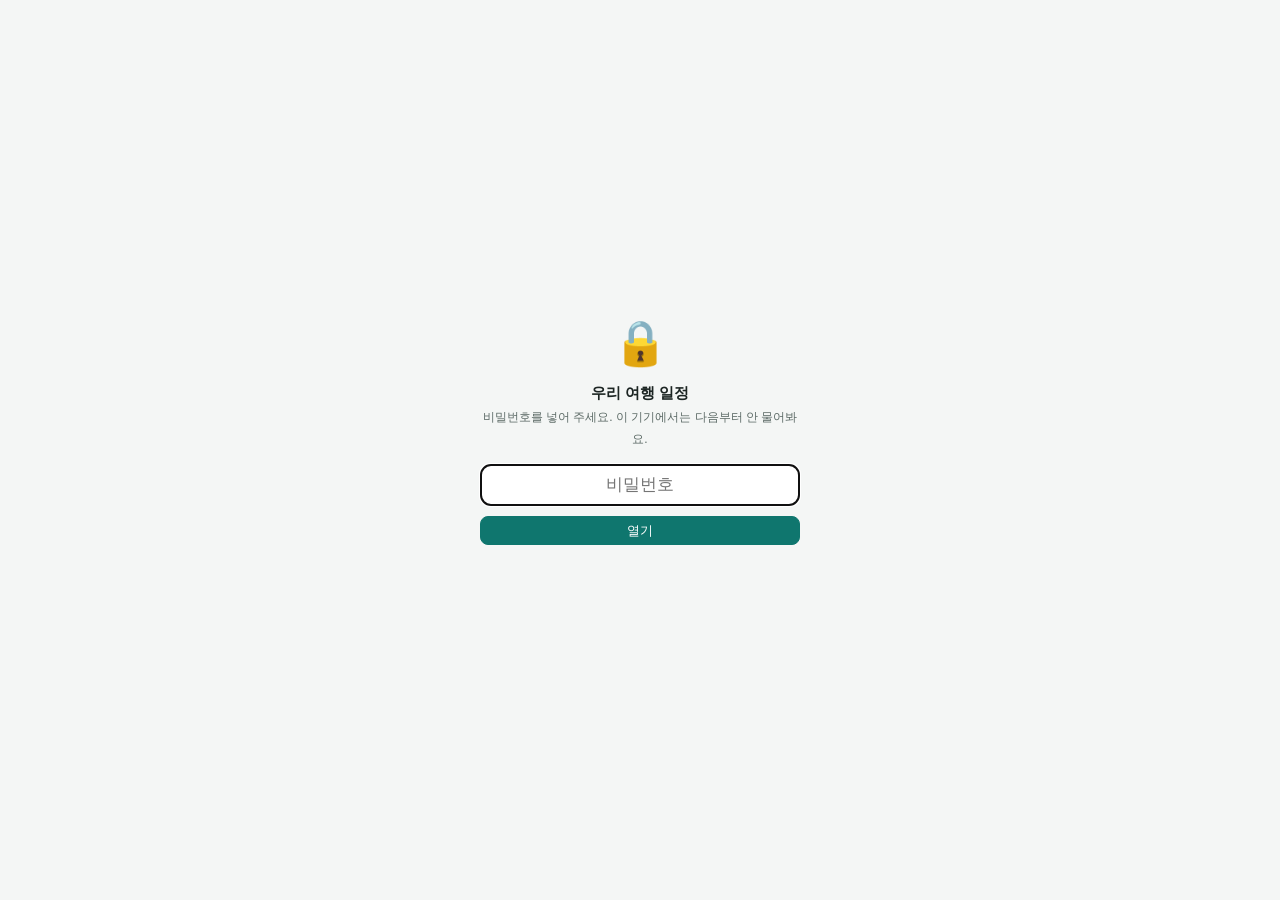
==== commit beca4610: "같은 장소끼리는 이동 칸을 만들지 않고 지도도 띄우지 않음 Co-Authored-By: Claude Opus 5.5 <noreply@anthropic.com> Claude-Sess" ====
--- a/travel/index.html
+++ b/travel/index.html
@@ -330,7 +330,8 @@
   const o=selOpt(leg);
   const from=leg.from?{q:leg.from}:(a!==null?sLoc(d,a):null);
   const to=o&&o.place?{q:o.place}:leg.to?{q:leg.to}:(b!==null?sLoc(d,b):null);
-  return from&&to?{from,to}:null;
+  if(!from||!to||ptStr(from)===ptStr(to))return null; /* 같은 곳이면 지도 없음 (세계지도 방지) */
+  return {from,to};
 }
 /* 이동 출발 시각: 그 날짜(탭의 M/D) + 이동의 출발 시간 → 대중교통 길찾기를 '지금'이 아니라 실제 출발 시각 기준으로 */
 function legWhen(d,leg){
@@ -415,7 +416,7 @@
 function renderShop(){
   const items=S.shop,total=items.length,done=items.filter(x=>x.done).length;
   let h=`<h2>🎁 쇼핑리스트</h2><div class="card"><div class="pkbar"><div style="width:${total?Math.round(done/total*100):0}%"></div></div>
-    <div class="sub" style="margin-top:6px">${done} / ${total} 삼</div>
+    <div class="sub" style="margin-top:6px">${done} / ${total}</div>
     <div class="chips" style="margin:8px 0 0">`;
   tripPlaces().forEach((cities,c)=>{
     const q=[`${c} 쇼핑리스트`,...[...cities].map(n=>`${n} 쇼핑리스트`)].join(' | ');
@@ -455,12 +456,19 @@
 const defOpts=()=>[['도보','walking'],['대중교통','transit'],['우버','driving']].map(([name,mode])=>({name,route:'',dur:'',min:0,max:0,note:'',mode}));
 const newLeg=()=>({type:'leg',title:'새 이동',depart:'',memo:'',sel:0,options:defOpts()});
 function resetLeg(l){l.options=defOpts();l.sel=0;delete l.from;delete l.to}
+/* 같은 장소인지 (주소 글자 비교, 좌표 있으면 좌표) — 같은 곳끼리는 이동 칸을 만들지 않음 */
+const normLoc=it=>String((it&&it.loc)||'').toLowerCase().replace(/[^a-z0-9가-힣]/g,'');
+function sameLoc(a,b){
+  if(!a||!b||a.type!=='stop'||b.type!=='stop')return false;
+  if(a.ll&&b.ll)return Math.abs(a.ll.lat-b.ll.lat)<2e-4&&Math.abs(a.ll.lng-b.ll.lng)<2e-4;
+  const x=normLoc(a),y=normLoc(b);return !!x&&x===y;
+}
 function fixAround(d,k){
   const pv=d.items[k-1];
-  if(pv&&pv.type==='stop'){d.items.splice(k,0,newLeg());k++}
+  if(pv&&pv.type==='stop'&&!sameLoc(pv,d.items[k])){d.items.splice(k,0,newLeg());k++}
   else if(pv&&pv.type==='leg')resetLeg(pv);
   const nx=d.items[k+1];
-  if(nx&&nx.type==='stop')d.items.splice(k+1,0,newLeg());
+  if(nx&&nx.type==='stop'&&!sameLoc(d.items[k],nx))d.items.splice(k+1,0,newLeg());
   else if(nx&&nx.type==='leg')resetLeg(nx);
   return k;
 }
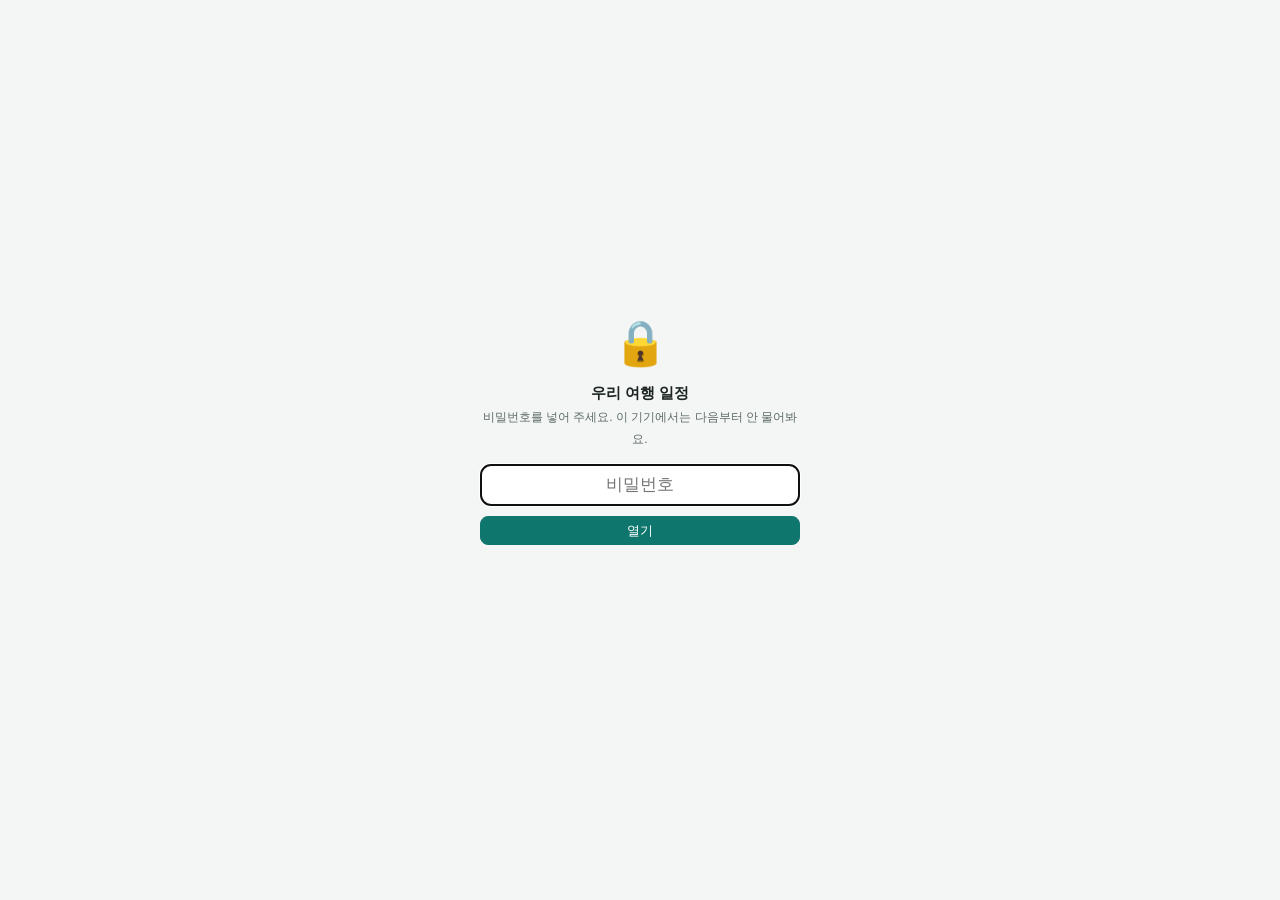
==== commit f2282faf: "이동 지도: 같은 장소·가까운 거리 안내, 장소 못 찾을 때 안내 문구 Co-Authored-By: Claude Opus 5.5 <noreply@anthropic.com> Clau" ====
--- a/travel/index.html
+++ b/travel/index.html
@@ -333,6 +333,24 @@
   if(!from||!to||ptStr(from)===ptStr(to))return null; /* 같은 곳이면 지도 없음 (세계지도 방지) */
   return {from,to};
 }
+/* 지도를 못 띄울 때 이유 */
+function noMapWhy(d,i){
+  let a=null,b=null;
+  for(let k=i-1;k>=0;k--)if(routable(d,d.items[k])){a=k;break}
+  for(let k=i+1;k<d.items.length;k++)if(routable(d,d.items[k])){b=k;break}
+  if(a!==null&&b!==null){const x=sLoc(d,a),y=sLoc(d,b);if(x&&y&&ptStr(x)===ptStr(y))return '📍 앞·뒤가 같은 장소예요 · 이동 없이 바로 이어져요'}
+  return "앞·뒤 장소의 '지도 검색어'를 넣으면 길 안내 지도가 나와요 (✏️ 이동 수정 → 앞뒤 장소의 지도 검색어)";
+}
+/* 가까운 거리 안내: 좌표가 있으면 직선거리, 없으면 선택한 이동의 소요 시간으로 */
+function nearNote(e,leg){
+  const A=e.from.ll,B=e.to.ll;
+  if(A&&B){const R=6371e3,r=Math.PI/180,dl=(B.lat-A.lat)*r,dg=(B.lng-A.lng)*r;
+    const m=2*R*Math.asin(Math.sqrt(Math.sin(dl/2)**2+Math.cos(A.lat*r)*Math.cos(B.lat*r)*Math.sin(dg/2)**2));
+    if(m<400)return `🚶 가까워요 · 약 ${Math.round(m/10)*10}m (걸어서 ${Math.max(1,Math.round(m/80))}분)`}
+  const o=selOpt(leg),t=String((o&&o.dur)||'');
+  if(o&&(o.mode||guessMode(o.name||''))==='walking'&&/바로/.test(t)||o&&(o.mode||guessMode(o.name||''))==='walking'&&(!/시간/.test(t)&&+((/(\d+)\s*분/.exec(t)||[])[1]||99)<=5))return '🚶 가까워요 · '+t;
+  return '';
+}
 /* 이동 출발 시각: 그 날짜(탭의 M/D) + 이동의 출발 시간 → 대중교통 길찾기를 '지금'이 아니라 실제 출발 시각 기준으로 */
 function legWhen(d,leg){
   const t=/(\d{1,2}):(\d{2})/.exec((leg&&leg.depart)||''),md=/(\d{1,2})\/(\d{1,2})/.exec(d.tab||d.title||'');
@@ -358,10 +376,12 @@
   return ent;
 }
 function renderCap(ent){
-  ent.cap.innerHTML=(ent.info?esc(ent.info)+' · ':'')+`<a href="${esc(ent.link)}" target="_blank" rel="noopener">구글 지도 앱에서 열기 ↗</a>`;
-}
-function showEntry(ent,e,mode,w){
-  ent.e=e;ent.mode=mode;ent.w=w||null;ent.link=dirLink(e,mode,ent.w);renderCap(ent);
+  const pre=[ent.note,ent.info].filter(Boolean).map(esc).join(' · ');
+  ent.cap.innerHTML=(pre?pre+'<br>':'')+`<a href="${esc(ent.link)}" target="_blank" rel="noopener">구글 지도 앱에서 열기 ↗</a>`+
+    `<br><small class="sub">지도에 위치가 안 잡히거나 넓은 지도만 보이면 구글이 장소를 못 찾은 거예요 → ✏️ 앞뒤 장소의 지도 검색어(주소)를 고쳐 주세요</small>`;
+}
+function showEntry(ent,e,mode,w,note){
+  ent.note=note||'';ent.e=e;ent.mode=mode;ent.w=w||null;ent.link=dirLink(e,mode,ent.w);renderCap(ent);
   if(ent.vis)refreshEntry(ent);
 }
 function fallback(ent,msg){
@@ -382,7 +402,7 @@
     let ent=mapCache.get(key);
     if(!ent){ent=makeEntry();mapCache.set(key,ent)}
     slot.appendChild(ent.el);
-    const e=ends(d,i);if(e)showEntry(ent,e,curMode(d.items[i]),legWhen(d,d.items[i]));
+    const e=ends(d,i);if(e)showEntry(ent,e,curMode(d.items[i]),legWhen(d,d.items[i]),nearNote(e,d.items[i]));
   });
 }
 
@@ -826,7 +846,7 @@
       if(ed)h+=memo(p,it.memo);
       else{
         const e=ends(d,i);
-        h+=`<div class="side">${e?`<div data-slot data-i="${i}" data-k="${esc([cur,i,ptStr(e.from),ptStr(e.to)].join('|'))}"></div>`:`<div class="mapbox empty">앞·뒤 장소의 '지도 검색어'를 넣으면 길 안내 지도가 나와요 (✏️ 이동 수정 → 앞뒤 장소의 지도 검색어)</div>`}${memo(p,it.memo)}</div>`;
+        h+=`<div class="side">${e?`<div data-slot data-i="${i}" data-k="${esc([cur,i,ptStr(e.from),ptStr(e.to)].join('|'))}"></div>`:`<div class="mapbox empty">${esc(noMapWhy(d,i))}</div>`}${memo(p,it.memo)}</div>`;
       }
       h+=`</div>`;
     }
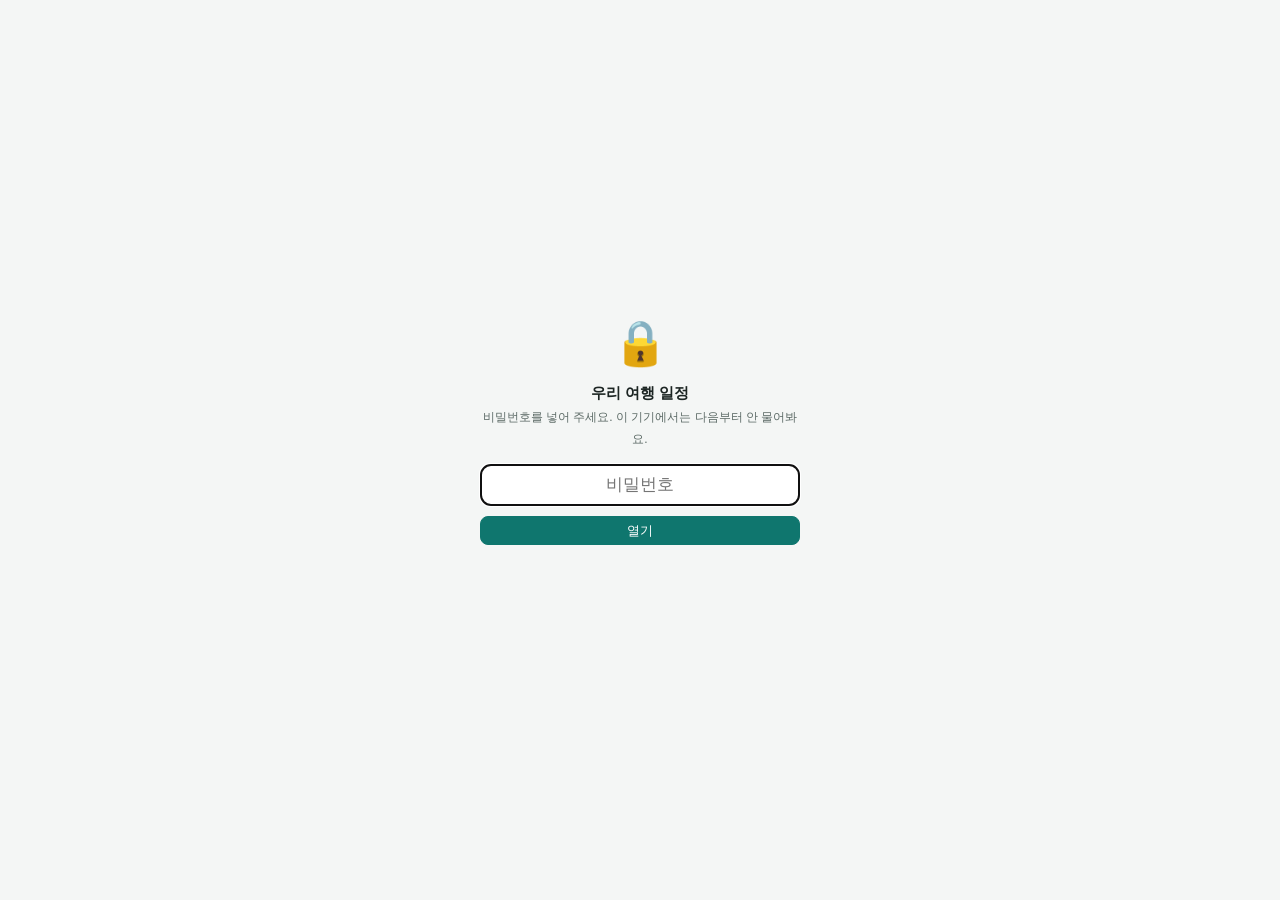
==== commit ba948e81: "일정 화면 오른쪽 바로가기 (시간 · 펼치면 이름) Co-Authored-By: Claude Opus 5.5 <noreply@anthropic.com> Claude-Session:" ====
--- a/travel/index.html
+++ b/travel/index.html
@@ -117,6 +117,13 @@
 .pin{width:34px;height:34px;border-radius:50%;display:flex;align-items:center;justify-content:center;flex:none;font-size:18px}
 .sub{color:var(--sub);font-size:13px}
 .pcard textarea{border:1px solid var(--memo-line);background:var(--memo);border-radius:8px;padding:6px 8px;margin-top:8px;min-height:44px}
+.jump{position:fixed;right:4px;top:50%;transform:translateY(-50%);z-index:30;display:flex;flex-direction:column;gap:1px;max-height:70vh;overflow-y:auto;background:rgba(255,255,255,.88);-webkit-backdrop-filter:blur(4px);backdrop-filter:blur(4px);border:1px solid #d7dedb;border-radius:10px;padding:3px;font-size:11px;box-shadow:0 2px 8px rgba(0,0,0,.12)}
+.jump button{border:0;background:none;padding:3px 5px;border-radius:6px;text-align:left;white-space:nowrap;color:#2b3734;font:inherit;cursor:pointer;line-height:1.25}
+.jump .nm{display:none;max-width:7.5em;overflow:hidden;text-overflow:ellipsis;vertical-align:bottom}
+.jump.open .nm{display:inline-block;margin-left:4px}
+.jump button.now{background:#fde68a}
+.jump .jt{text-align:center;font-size:13px;color:#667}
+.row{scroll-margin-top:120px}
 .toast{position:fixed;left:50%;bottom:calc(90px + env(safe-area-inset-bottom));transform:translateX(-50%);background:#1c2523;color:#fff;padding:9px 16px;border-radius:999px;font-size:14px;z-index:50;max-width:90%}
 gmp-place-autocomplete{width:100%}
 .pkbar{height:10px;border-radius:99px;background:var(--line);overflow:hidden}
@@ -856,11 +863,24 @@
     <input type="checkbox" data-ck="${i}" ${c.done?'checked':''}>`+(editing?`<input type="text" data-p="check.${i}.text" value="${esc(c.text)}"><button class="btn del" data-delck="${i}">✕</button>`:`<span>${esc(c.text)}</span>`)+`</div>`).join('')
     +(editing?`<div class="ck"><button class="btn" data-addck>＋ 항목 추가</button></div>`:'')+`</div>`;
   if(d.src)h+=`<p class="src">${esc(d.src)}</p>`;
+  if(!editing)h+=jumpNav(d);
   $('#app').innerHTML=h;
   updTotal();
   if(!editing){attachMaps();applyNow()}
 }
 
+/* 화면 오른쪽 바로가기: 장소별 시간(펼치면 이름) · 누르면 그 카드로 이동 */
+let jumpOpen=false;try{jumpOpen=localStorage.getItem('jumpOpen')==='1'}catch(e){}
+function jumpNav(d){
+  const today=sameDay(dayDate(d),new Date()),nowM=new Date().getHours()*60+new Date().getMinutes();
+  const list=d.items.map((it,i)=>({it,i})).filter(o=>routable(d,o.it)&&(!kindF||(o.it.kind||'etc')===kindF));
+  if(list.length<2)return'';
+  let cur=-1;
+  if(today){for(const o of list){const t=tmins(o.it.time);if(t.length&&t[0]<=nowM)cur=o.i}}
+  return `<nav class="jump ${jumpOpen?'open':''}" aria-label="일정 바로가기"><button class="jt" data-jumpt aria-label="바로가기 펼치기">${jumpOpen?'›':'‹'}</button>`+
+    list.map(o=>{const t=(String(o.it.time||'').match(/\d{1,2}:\d{2}/)||['·'])[0];
+      return `<button data-jump="${o.i}" class="${o.i===cur?'now':''}">${esc(t)}<span class="nm">${esc(shortN(o.it))}</span></button>`}).join('')+`</nav>`;
+}
 function setPath(obj,path,val){
   const k=path.split('.');let o=obj;
   for(let i=0;i<k.length-1;i++)o=o[k[i]];
@@ -949,6 +969,8 @@
   else if(D.fix!==undefined){const x=d.items[+D.fix];if(x.fix)delete x.fix;else x.fix=true}
   else if('cascade' in D){if(!confirm('이 날 일정 시간을 앞에서부터 다시 이어붙일까요? (🔒 시간 고정·비행 일정은 그대로)'))return;cascade(d,0,true);toast('시간을 자동으로 맞췄어요')}
   else if(b.id==='menuBtn'||b.id==='syncBtn'){ch=false;$('#tok').value=token;$('#json').value=JSON.stringify(S,null,1);$('#dlg').showModal();return}
+  else if(D.jump!==undefined){const r=document.querySelector(`[data-ri="${D.jump}"]`);if(r)r.scrollIntoView({behavior:'smooth',block:'start'});return}
+  else if('jumpt' in D){jumpOpen=!jumpOpen;try{localStorage.setItem('jumpOpen',jumpOpen?'1':'0')}catch(e){}const n=document.querySelector('.jump');if(n){n.classList.toggle('open',jumpOpen);b.textContent=jumpOpen?'›':'‹'}return}
   else return;
   if(ch)save();
   render();
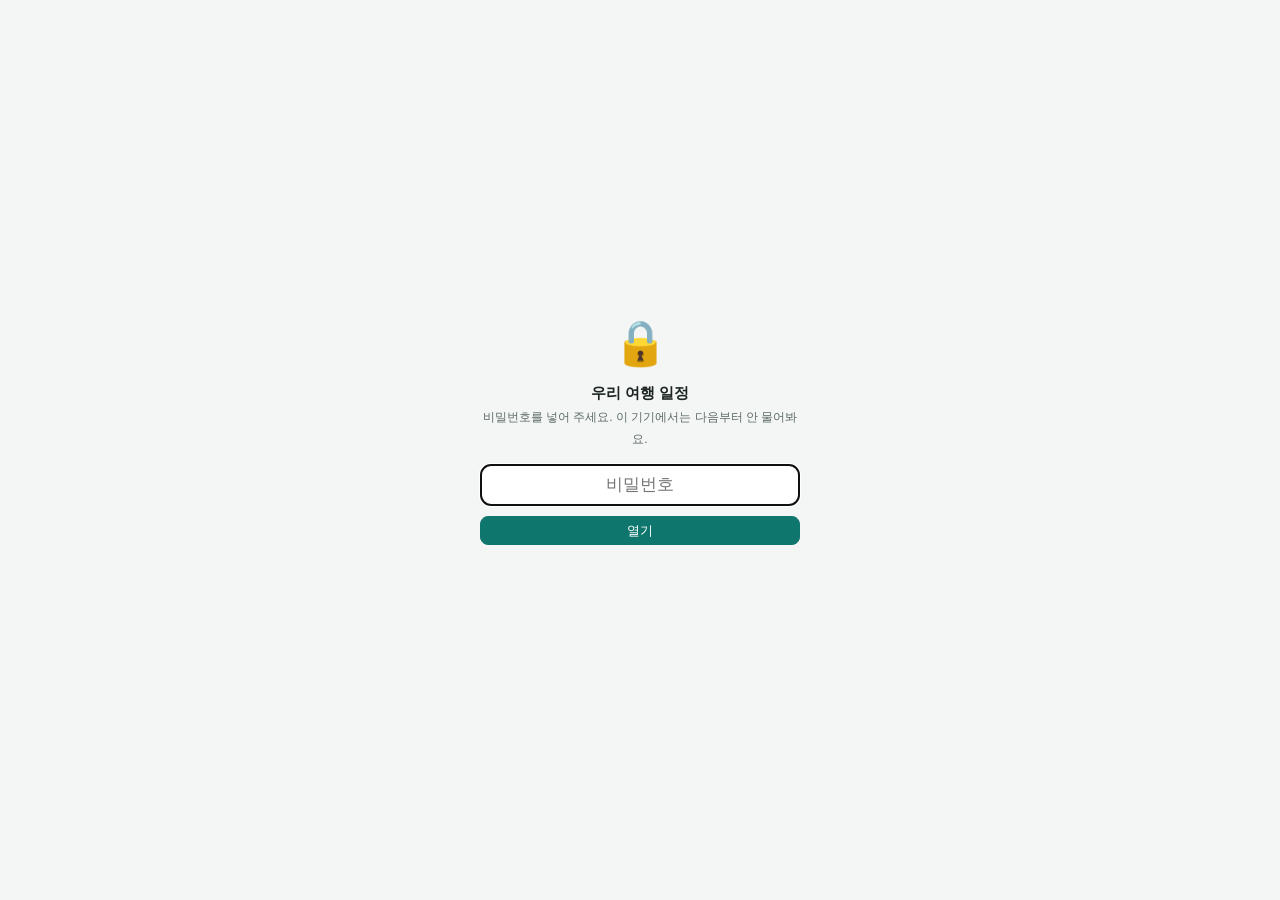
==== commit 8e83d0f8: "선택지(식당 후보)마다 네이버 블로그 버튼 Co-Authored-By: Claude Opus 5.5 <noreply@anthropic.com> Claude-Session: http" ====
--- a/travel/index.html
+++ b/travel/index.html
@@ -68,6 +68,8 @@
 .chs{margin-top:10px}.chh{font-size:12px;color:var(--sub);margin-bottom:5px}.chn{font-size:13px;color:var(--sub);margin-top:2px}
 .whentag{display:inline-block;font-size:11px;font-weight:600;color:var(--sub);border:1px dashed var(--line);border-radius:6px;padding:0 6px;margin-left:6px;vertical-align:1px}
 .opt.hasmap{padding-right:78px}
+.optblog{position:absolute;right:10px;bottom:42px;font-size:12.5px;font-weight:700;color:#03a94d;background:#e7f8ee;border-radius:999px;padding:2px 9px;text-decoration:none}
+.opt.hasblog{padding-right:78px;min-height:66px}
 .optmap{position:absolute;right:10px;bottom:16px;font-size:12.5px;font-weight:700;color:var(--accent);background:var(--accent-soft);border-radius:999px;padding:2px 9px;text-decoration:none}
 .radio{width:16px;height:16px;border-radius:50%;border:2px solid var(--line);flex:none}
 .opt.sel .radio{border-color:var(--accent);background:radial-gradient(var(--accent) 45%,transparent 50%)}
@@ -266,6 +268,9 @@
 const MEAL_RE=/^(아침|점심|저녁|브런치|야식)(\s*\(.*\))?$|자유\s*(식사|시간)/;
 const isMealSlot=it=>it.kind==='restaurant'&&!chosen(it)&&MEAL_RE.test((it.name||'').trim());
 const matjip=t=>{t=(t||'').replace(/\b(restaurants?|food|eats?)\b/gi,'').replace(/맛집/g,'').replace(/\s+/g,' ').trim();return t?t+' 맛집':''};
+/* 선택지(식당 후보 등)마다 네이버 블로그: 영어 이름 | 한글 이름 */
+const choiceBlogURL=c=>{const en=(c.eq||c.name||'').replace(/\s*\(.*?\)\s*/g,' ').trim(),ko=(c.kq||'').trim();
+  const q=en&&ko&&ko!==en?`${en} | ${ko}`:(ko||en);return q?naverQ(q):''};
 const blogBtns=it=>{let {en,ko}=blogQs(it);
   if(isMealSlot(it)){const area=(/\((.+?)\)/.exec(it.name)||[])[1];
     en=matjip(it.eq||(it.loc||'').split(',')[0]||area);ko=matjip(it.kq||'')}
@@ -811,7 +816,7 @@
       const hasLoc=sLoc(d,i);
       const ch=chosen(it);
       const mapBtn=hasLoc?`<a class="btn" target="_blank" rel="noopener" href="${esc(mapsURL(it,d,i))}">🗺 구글 지도${ch?' ('+esc(ch.name)+')':''}</a>`:'';
-      const chView=ch?`<div class="chs"><div class="chh">선택지 · 누르면 바뀌어요</div>`+it.choices.map((c,j)=>`<div class="optw"><button class="opt ${c===ch?'sel':''} ${c.loc?'hasmap':''}" data-csel="${i},${j}"><div class="h"><span class="radio"></span><span class="nm">${esc(c.name)}</span></div>${c.note?`<div class="nt">${esc(c.note)}</div>`:''}</button>${c.loc?`<a class="optmap" target="_blank" rel="noopener" href="${esc(mapsQ(c.loc))}">🗺 지도</a>`:''}</div>`).join('')+`</div>`:'';
+      const chView=ch?`<div class="chs"><div class="chh">선택지 · 누르면 바뀌어요</div>`+it.choices.map((c,j)=>`<div class="optw"><button class="opt ${c===ch?'sel':''} ${c.loc?'hasmap':''} ${choiceBlogURL(c)?'hasblog':''}" data-csel="${i},${j}"><div class="h"><span class="radio"></span><span class="nm">${esc(c.name)}</span></div>${c.note?`<div class="nt">${esc(c.note)}</div>`:''}</button>${choiceBlogURL(c)?`<a class="optblog" target="_blank" rel="noopener" href="${esc(choiceBlogURL(c))}">📝 블로그</a>`:''}${c.loc?`<a class="optmap" target="_blank" rel="noopener" href="${esc(mapsQ(c.loc))}">🗺 지도</a>`:''}</div>`).join('')+`</div>`:'';
       const chEdit=`<div class="chs"><div class="chh">선택지 (식당 후보 등)</div>`+(it.choices||[]).map((c,j)=>`<div class="opt" style="cursor:default"><div class="g2"><input type="text" data-p="${p}.choices.${j}.name" value="${esc(c.name)}" placeholder="후보 이름"><input type="text" data-p="${p}.choices.${j}.loc" value="${esc(c.loc||'')}" placeholder="지도 검색어"></div><input type="text" data-p="${p}.choices.${j}.note" value="${esc(c.note||'')}" placeholder="메모 (평점·영업시간 등)"><div class="tools"><button class="btn" data-csel="${i},${j}">${c===ch?'★ 선택됨':'☆ 이걸로 선택'}</button><button class="btn del" data-delch="${i},${j}">이 후보 삭제</button></div></div>`).join('')+`<div class="tools"><button class="btn" data-addch="${i}">＋ 후보 추가</button></div></div>`;
       h+=`<div class="row ${ed?'edit':''}" data-ri="${i}"><div class="card stop" style="border-left-color:${(KMAP[it.kind||'etc']||KMAP.etc).c}">`+(ed
         ?`<div class="g2"><input type="text" data-p="${p}.time" value="${esc(it.time)}" placeholder="시간"><input type="text" data-p="${p}.stay" value="${esc(it.stay)}" placeholder="머무는 시간"></div>
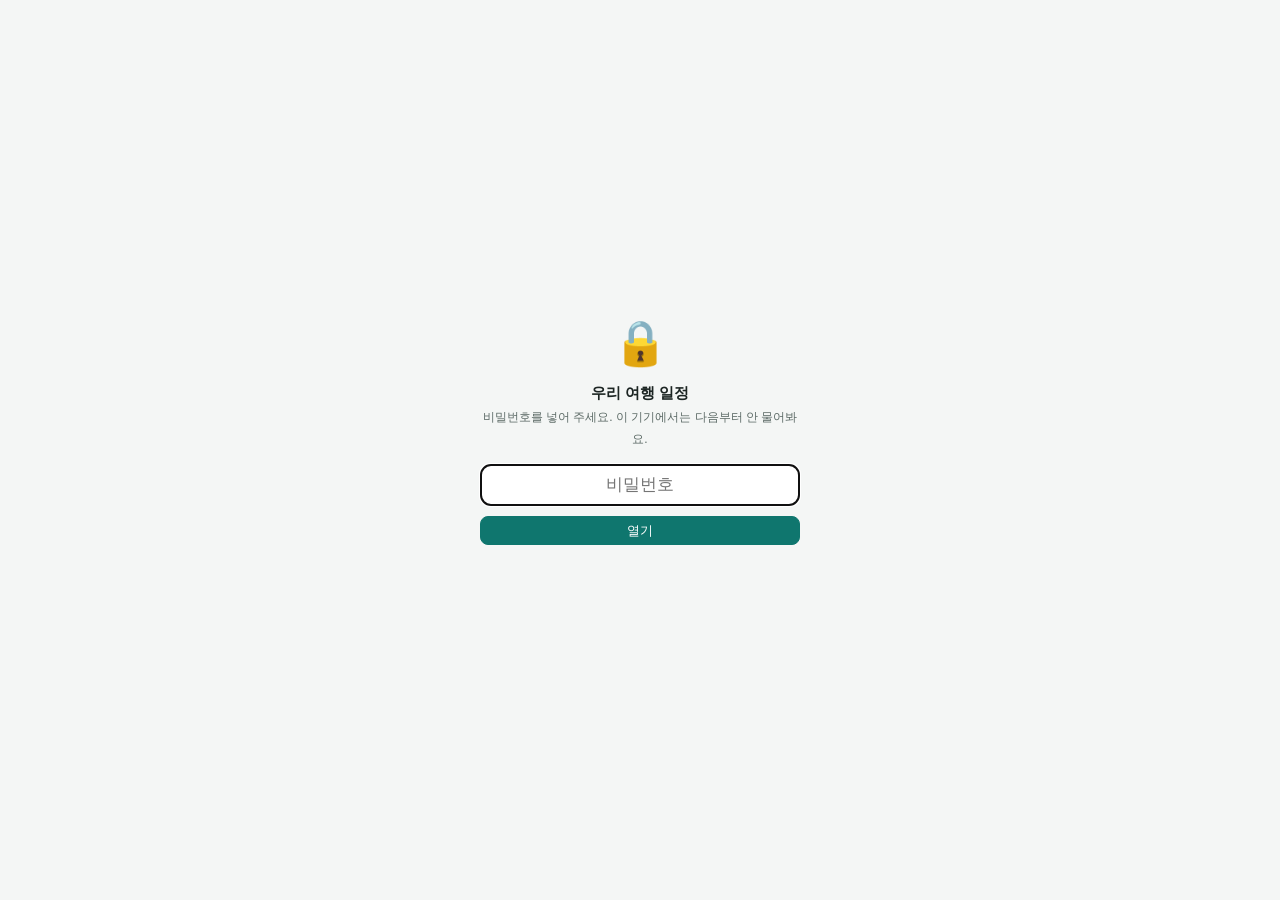
==== commit 8e807bdb: "오른쪽 바로가기 일단 숨김 Co-Authored-By: Claude Opus 5.5 <noreply@anthropic.com> Claude-Session: https://claud" ====
--- a/travel/index.html
+++ b/travel/index.html
@@ -868,7 +868,8 @@
     <input type="checkbox" data-ck="${i}" ${c.done?'checked':''}>`+(editing?`<input type="text" data-p="check.${i}.text" value="${esc(c.text)}"><button class="btn del" data-delck="${i}">✕</button>`:`<span>${esc(c.text)}</span>`)+`</div>`).join('')
     +(editing?`<div class="ck"><button class="btn" data-addck>＋ 항목 추가</button></div>`:'')+`</div>`;
   if(d.src)h+=`<p class="src">${esc(d.src)}</p>`;
-  if(!editing)h+=jumpNav(d);
+  /* 오른쪽 바로가기: 일단 꺼 둠 (다시 켜려면 아래 줄 주석 해제) */
+  /* if(!editing)h+=jumpNav(d); */
   $('#app').innerHTML=h;
   updTotal();
   if(!editing){attachMaps();applyNow()}
